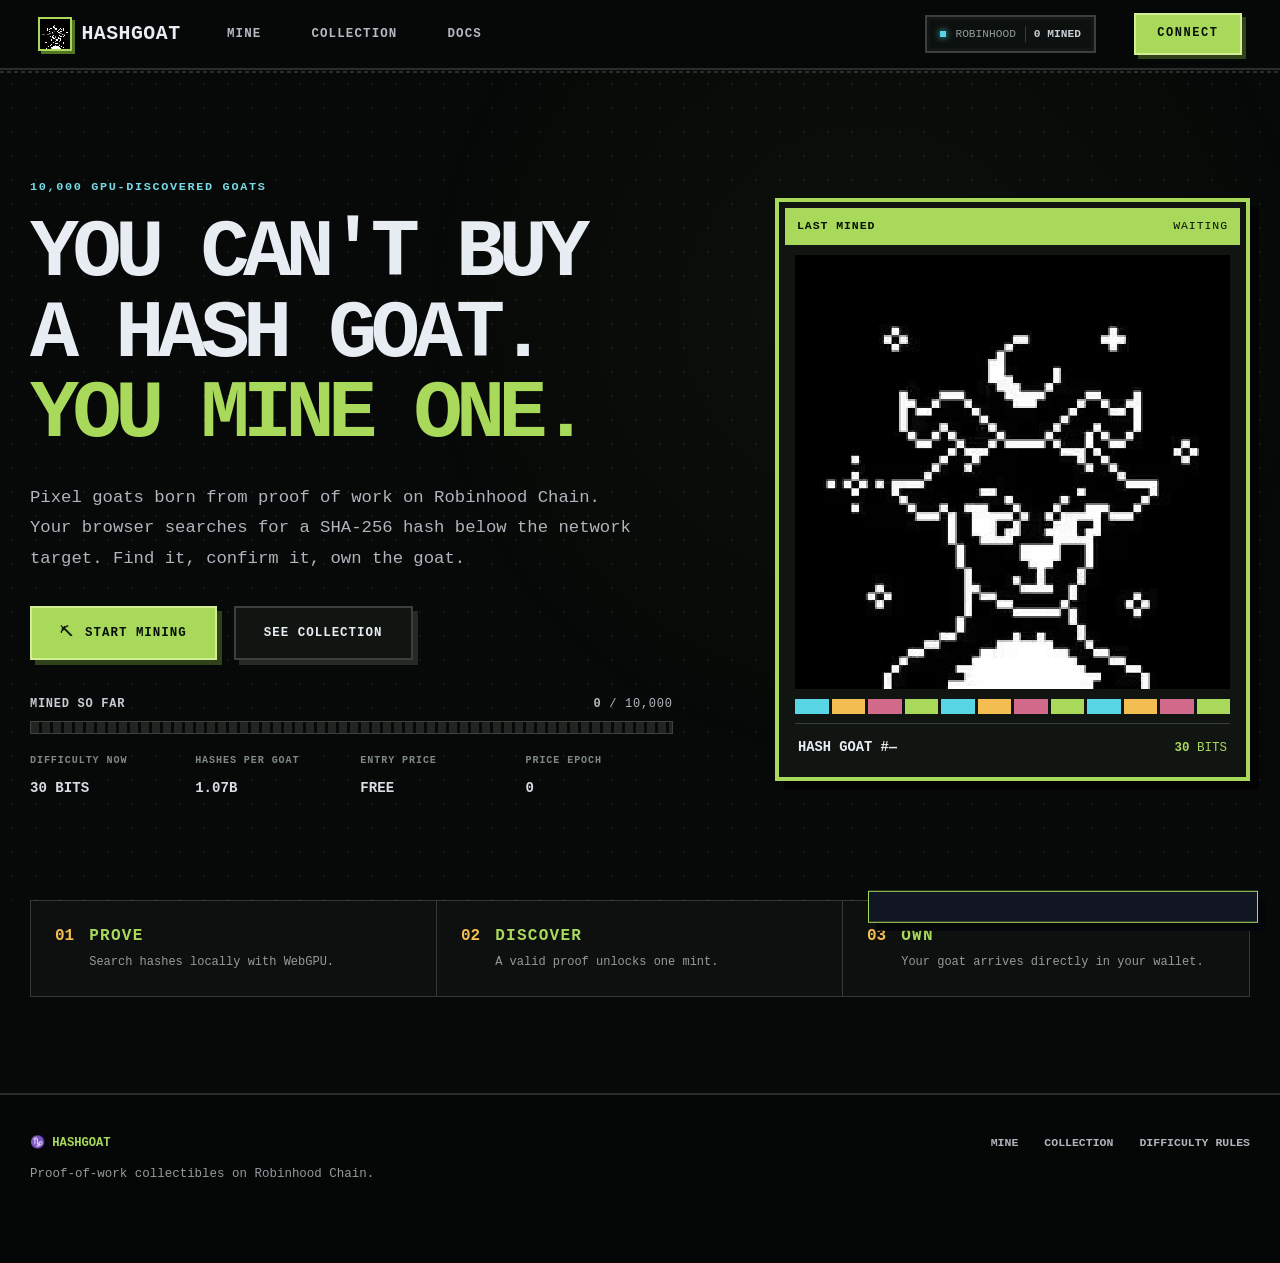
==== index.html @ 2114239b "Add files via upload" ====
<!doctype html>
<html lang="en">
  <head>
    <meta charset="UTF-8" />
    <meta name="viewport" content="width=device-width, initial-scale=1.0" />
    <meta name="theme-color" content="#080a09" />
    <meta name="description" content="Hash Goat — GPU-mined pixel goats on Robinhood Chain." />
    <title>Hash Goat — You Mine One</title>
    <link rel="icon" type="image/svg+xml" href="data:image/svg+xml,%3Csvg xmlns='http://www.w3.org/2000/svg' viewBox='0 0 32 32'%3E%3Crect width='32' height='32' fill='%23080a09'/%3E%3Cpath d='M7 8l5 4h8l5-4-2 8v9H9v-9z' fill='%23a8d95b'/%3E%3Cpath d='M12 17h3v3h-3zm6 0h3v3h-3zm-3 5h3v2h-3z' fill='%2303090d'/%3E%3C/svg%3E" />
    <link rel="stylesheet" href="./style.css?v=20260913-4" />
  </head>
  <body>
    <div class="pixel-grid" aria-hidden="true"></div>
    <header class="site-header">
      <a class="goat-brand" href="./index.html" aria-label="Hash Goat home"><img class="brand-avatar" src="./hash-goat-character.jpeg" alt="" /><strong>HASHGOAT</strong></a>
      <nav class="site-nav" aria-label="Main navigation">
        <a href="./mine.html">MINE</a>
        <a href="./collection.html">COLLECTION</a>
        <a href="./docs.html">DOCS</a>
      </nav>
      <div class="chain-counter"><i></i><span id="headerChain">ROBINHOOD</span><b><span id="headerMined">0</span> MINED</b></div>
      <button class="connect-pixel" id="connectButton" type="button">CONNECT</button>
    </header>

    <main class="landing-main">
      <section class="hero-copy">
        <p class="hero-kicker">10,000 GPU-DISCOVERED GOATS</p>
        <h1>YOU CAN'T BUY<br />A HASH GOAT.<br /><em>YOU MINE ONE.</em></h1>
        <p class="hero-text">Pixel goats born from proof of work on Robinhood Chain. Your browser searches for a SHA-256 hash below the network target. Find it, confirm it, own the goat.</p>
        <div class="hero-actions">
          <a class="pixel-button primary" href="./mine.html"><span>⛏</span> START MINING</a>
          <a class="pixel-button secondary" href="./collection.html">SEE COLLECTION</a>
        </div>
        <div class="supply-progress">
          <div class="progress-label"><strong>MINED SO FAR</strong><span><b id="homeMined">0</b> / 10,000</span></div>
          <div class="pixel-progress"><i id="homeProgress"></i></div>
        </div>
        <div class="hero-stats">
          <div><span>DIFFICULTY NOW</span><strong id="homeDifficulty">30 BITS</strong></div>
          <div><span>HASHES PER GOAT</span><strong id="homeHashes">1.07B</strong></div>
          <div><span>ENTRY PRICE</span><strong id="homePrice">FREE</strong></div>
          <div><span>PRICE EPOCH</span><strong id="homeEpoch">0</strong></div>
        </div>
      </section>

      <aside class="last-card" aria-label="Latest Hash Goat">
        <div class="card-bar"><strong>LAST MINED</strong><span id="lastTime">WAITING</span></div>
        <div class="goat-art-wrap">
          <img id="lastGoatImage" alt="Latest Hash Goat" hidden />
          <img id="goatPlaceholder" src="./hash-goat-character.jpeg" alt="Hash Goat pixel character" />
        </div>
        <div class="trait-ticks" aria-hidden="true"><i></i><i></i><i></i><i></i><i></i><i></i><i></i><i></i><i></i><i></i><i></i><i></i></div>
        <div class="last-meta"><strong id="lastGoatName">HASH GOAT #—</strong><span><b id="lastBits">30</b> BITS</span></div>
      </aside>
    </main>

    <section class="rule-strip">
      <article><span>01</span><strong>PROVE</strong><p>Search hashes locally with WebGPU.</p></article>
      <article><span>02</span><strong>DISCOVER</strong><p>A valid proof unlocks one mint.</p></article>
      <article><span>03</span><strong>OWN</strong><p>Your goat arrives directly in your wallet.</p></article>
    </section>

    <footer class="site-footer"><div><strong>♑ HASHGOAT</strong><p>Proof-of-work collectibles on Robinhood Chain.</p></div><div><a href="./mine.html">MINE</a><a href="./collection.html">COLLECTION</a><a href="./docs.html">DIFFICULTY RULES</a></div></footer>

    <div class="toast" id="toast" role="status" aria-live="polite"></div>
    <script src="./config.js"></script>
    <script type="module" src="./wallet-appkit.js"></script>
    <script type="module" src="./home.js?v=20260913-4"></script>
  </body>
</html>
---- style.css ----
:root {
  color-scheme: dark;
  --bg: #070908;
  --panel: #101410;
  --panel-2: #171d18;
  --ink: #e8edf4;
  --muted: #949b9d;
  --line: #343a38;
  --purple: #a8d95b;
  --purple-dark: #547526;
  --gold: #f3bd52;
  --green: #a8d95b;
  --red: #ef4444;
  --shadow: 8px 8px 0 #05060a;
}

* { box-sizing: border-box; }
[hidden] { display: none !important; }

html { scroll-behavior: smooth; }

body {
  margin: 0;
  min-width: 320px;
  background: var(--bg);
  color: var(--ink);
  font-family: "Courier New", ui-monospace, monospace;
  font-size: 16px;
  line-height: 1.45;
}

button, a { font: inherit; }
button { color: inherit; }

.noise {
  position: fixed;
  inset: 0;
  pointer-events: none;
  opacity: .16;
  z-index: 20;
  background-image: repeating-linear-gradient(0deg, transparent 0 3px, rgba(255,255,255,.025) 3px 4px);
}

.topbar {
  min-height: 76px;
  padding: 0 clamp(20px, 4vw, 68px);
  border-bottom: 2px solid var(--line);
  display: grid;
  grid-template-columns: 1fr auto 1fr;
  align-items: center;
  gap: 24px;
  position: sticky;
  top: 0;
  z-index: 10;
  background: rgba(9, 11, 18, .94);
  backdrop-filter: blur(12px);
}

.brand {
  color: var(--ink);
  text-decoration: none;
  display: inline-flex;
  align-items: center;
  gap: 11px;
  font-weight: 900;
  letter-spacing: .07em;
}

.brand-mark {
  width: 34px;
  height: 34px;
  display: grid;
  place-items: center;
  color: #090b12;
  background: var(--purple);
  box-shadow: 4px 4px 0 var(--purple-dark);
  font-size: 23px;
}

.brand-avatar {
  width: 34px;
  height: 34px;
  flex: 0 0 auto;
  display: block;
  border: 2px solid var(--purple);
  background: #050705;
  box-shadow: 3px 3px 0 var(--purple-dark);
  object-fit: cover;
  image-rendering: pixelated;
}

nav { display: flex; gap: 32px; }
nav a { color: var(--muted); text-decoration: none; font-size: .88rem; font-weight: 700; }
nav a:hover, nav a:focus-visible { color: var(--purple); }

.wallet-button, .mine-button {
  border: 0;
  cursor: pointer;
  font-weight: 900;
  letter-spacing: .045em;
  background: var(--purple);
  color: #090b12;
  box-shadow: 5px 5px 0 var(--purple-dark);
  transition: transform .12s ease, box-shadow .12s ease;
}
.wallet-button { justify-self: end; padding: 12px 18px; }
.wallet-button:hover, .mine-button:hover { transform: translate(2px, 2px); box-shadow: 3px 3px 0 var(--purple-dark); }
.wallet-button:disabled, .mine-button:disabled { cursor: not-allowed; filter: grayscale(.8); opacity: .55; }

main { width: min(1180px, calc(100% - 36px)); margin: 0 auto; }

.ticker {
  min-height: 54px;
  display: flex;
  align-items: center;
  justify-content: space-between;
  gap: 24px;
  color: var(--muted);
  border-bottom: 1px solid var(--line);
  font-size: .84rem;
  letter-spacing: .045em;
}
.ticker strong { color: var(--ink); }
.activation-note { margin: 18px 0 0; padding: 12px 14px; border: 1px solid rgba(39,224,193,.22); background: rgba(39,224,193,.06); color: var(--muted); font-size: .78rem; letter-spacing: .04em; }
.status-dot { display: inline-block; width: 8px; height: 8px; margin-right: 9px; background: var(--green); box-shadow: 0 0 12px var(--green); }

.miner-shell {
  margin: 34px 0 24px;
  border: 2px solid var(--purple);
  box-shadow: var(--shadow);
  background: var(--panel);
}

.section-label {
  min-height: 36px;
  padding: 0 14px;
  display: flex;
  align-items: center;
  justify-content: space-between;
  background: var(--purple);
  color: #090b12;
  font-size: .82rem;
  font-weight: 900;
  letter-spacing: .06em;
}

.miner-grid {
  display: grid;
  grid-template-columns: minmax(280px, .8fr) minmax(420px, 1.6fr);
  gap: 22px;
  padding: 22px;
}

.portrait-panel { border: 1px solid var(--line); background: #0a0e16; padding: 12px; }
.portrait-frame { border: 6px solid #252d3a; outline: 2px solid var(--purple); aspect-ratio: 1; overflow: hidden; background: #090b12; }
.portrait-frame svg { display: block; width: 100%; height: 100%; }
.portrait-frame.searching svg { animation: signal 1.1s steps(2, end) infinite; }
@keyframes signal { 50% { filter: hue-rotate(28deg) brightness(1.08); transform: translateX(1px); } }

.portrait-caption { display: flex; justify-content: space-between; gap: 12px; padding-top: 13px; font-size: .78rem; color: var(--muted); }
.portrait-caption strong { color: var(--gold); }

.console-panel { min-width: 0; display: flex; flex-direction: column; gap: 23px; }
.label-row { display: flex; justify-content: space-between; gap: 16px; margin-bottom: 9px; color: var(--muted); font-size: .78rem; font-weight: 700; }
.label-row span:last-child { color: var(--gold); }

.bit-meter, .target-meter { display: grid; grid-template-columns: repeat(40, 1fr); gap: 2px; min-height: 13px; }
.bit-meter i, .target-meter i { display: block; background: #283040; min-width: 2px; }
.bit-meter i.on { background: var(--gold); box-shadow: 0 0 6px rgba(214,181,69,.35); }
.target-meter i.on { background: var(--purple); }

code {
  display: block;
  margin-top: 10px;
  color: #b6c0d1;
  white-space: nowrap;
  overflow: hidden;
  text-overflow: ellipsis;
  font-size: .78rem;
}

.metrics {
  display: grid;
  grid-template-columns: repeat(4, 1fr);
  border-block: 1px solid var(--line);
}
.metrics div { padding: 18px 14px; border-right: 1px solid var(--line); }
.metrics div:last-child { border-right: 0; }
.metrics span, .micro-label { display: block; margin-bottom: 8px; color: var(--muted); font-size: .7rem; font-weight: 700; letter-spacing: .055em; }
.metrics strong { display: block; color: var(--green); font-size: clamp(.9rem, 1.6vw, 1.12rem); white-space: nowrap; }

.machine-row { display: grid; grid-template-columns: auto minmax(130px, 1fr) auto auto; gap: 20px; align-items: end; }
.gpu-pill { display: inline-block; padding: 8px 18px; background: var(--purple); color: #090b12; }
.gpu-name strong { display: block; max-width: 260px; overflow: hidden; white-space: nowrap; text-overflow: ellipsis; color: #cbd5e1; font-size: .87rem; }
.mode-buttons { display: flex; border: 1px solid var(--line); background: #090d15; }
.mode-button { border: 0; padding: 8px 10px; cursor: pointer; background: transparent; color: var(--muted); font-size: .7rem; font-weight: 900; }
.mode-button + .mode-button { border-left: 1px solid var(--line); }
.mode-button.active { background: var(--gold); color: #090b12; }
.mode-button:focus-visible { outline: 2px solid var(--purple); outline-offset: 2px; }
.mine-button { min-width: 156px; padding: 15px 20px; }
.mine-button.stop { color: white; background: #9f2938; box-shadow: 5px 5px 0 #551720; }

.terminal-log { margin-top: auto; min-height: 47px; padding: 12px 14px; border-left: 3px solid var(--purple); background: #090d15; color: #aab4c4; font-size: .78rem; }
.terminal-log span { color: var(--purple); font-weight: 900; }

.stats-strip {
  display: grid;
  grid-template-columns: repeat(4, 1fr);
  margin: 36px 0 86px;
  border: 1px solid var(--line);
  background: var(--panel);
}
.stats-strip div { padding: 20px; border-right: 1px solid var(--line); }
.stats-strip div:last-child { border-right: 0; }
.stats-strip span { display: block; margin-bottom: 7px; color: var(--muted); font-size: .72rem; }
.stats-strip strong { color: var(--gold); font-size: .95rem; }

.protocol { display: grid; grid-template-columns: 1.2fr 1fr; gap: 72px; padding: 0 0 100px; align-items: start; }
.eyebrow { color: var(--purple); font-weight: 900; letter-spacing: .1em; font-size: .78rem; }
h1 { margin: 16px 0 0; font-family: Arial Black, Impact, sans-serif; font-size: clamp(2.4rem, 6vw, 5.3rem); line-height: .96; letter-spacing: -.05em; }
h1 span { color: transparent; -webkit-text-stroke: 2px var(--purple); }
.protocol-copy { padding-top: 36px; color: #b3bdcc; font-family: Arial, sans-serif; font-size: 1.05rem; line-height: 1.75; }

footer { min-height: 84px; padding: 0 clamp(20px, 4vw, 68px); display: flex; align-items: center; justify-content: space-between; gap: 24px; border-top: 1px solid var(--line); color: var(--muted); font-size: .76rem; }

.toast { position: fixed; right: 22px; bottom: 22px; z-index: 30; width: min(390px, calc(100% - 44px)); padding: 15px 17px; border: 1px solid var(--purple); background: #111622; box-shadow: var(--shadow); transform: translateY(140%); transition: transform .2s ease; font-size: .85rem; }
.toast.show { transform: translateY(0); }
.toast.error { border-color: var(--red); }

.docs-main { padding: 72px 0 110px; }
.docs-heading { max-width: 780px; padding-bottom: 64px; border-bottom: 1px solid var(--line); }
.docs-heading h1 { margin-top: 14px; }
.docs-intro { max-width: 650px; margin: 28px 0 0; color: #b3bdcc; font-family: Arial, sans-serif; font-size: 1.08rem; line-height: 1.7; }
.docs-layout { display: grid; grid-template-columns: 205px 1fr; gap: 70px; padding-top: 54px; }
.docs-index { position: sticky; top: 112px; align-self: start; display: grid; gap: 13px; font-size: .76rem; }
.docs-index span { color: var(--purple); font-weight: 900; margin-bottom: 7px; }
.docs-index a { color: var(--muted); text-decoration: none; }
.docs-index a:hover { color: var(--ink); }
.docs-content { max-width: 760px; }
.docs-section { padding: 0 0 72px; margin-bottom: 72px; border-bottom: 1px solid var(--line); scroll-margin-top: 110px; }
.docs-section:last-child { border-bottom: 0; }
.docs-number { margin: 0 0 8px; color: var(--gold); font-size: .78rem; font-weight: 900; }
.docs-section h2 { margin: 0 0 18px; font-family: Arial Black, Impact, sans-serif; font-size: clamp(2rem, 4vw, 3.4rem); letter-spacing: -.045em; }
.docs-section p:not(.docs-number) { margin: 0; color: #b3bdcc; font-family: Arial, sans-serif; font-size: 1.04rem; line-height: 1.75; }
.docs-facts { display: grid; grid-template-columns: repeat(4, 1fr); margin-top: 30px; border: 1px solid var(--line); background: var(--panel); }
.docs-facts div { padding: 16px; border-right: 1px solid var(--line); }
.docs-facts div:last-child { border-right: 0; }
.docs-facts span { display: block; color: var(--muted); font-size: .68rem; margin-bottom: 8px; }
.docs-facts strong { color: var(--gold); font-size: .86rem; }
.docs-steps { display: grid; gap: 0; padding: 0; margin: 28px 0 30px; list-style: none; counter-reset: docs-step; }
.docs-steps li { display: grid; grid-template-columns: 110px 1fr; gap: 20px; padding: 17px 0; border-top: 1px solid var(--line); counter-increment: docs-step; }
.docs-steps li::before { content: "0" counter(docs-step); color: var(--purple); font-weight: 900; grid-column: 1; grid-row: 1 / span 2; }
.docs-steps strong { grid-column: 2; color: var(--ink); }
.docs-steps span { grid-column: 2; color: var(--muted); font-family: Arial, sans-serif; }
.docs-callout { display: grid; gap: 7px; margin-top: 24px; padding: 18px 20px; border-left: 3px solid var(--purple); background: rgba(39,224,193,.07); }
.docs-callout strong { color: var(--purple); font-size: .85rem; }
.docs-callout span { color: #b3bdcc; font-family: Arial, sans-serif; }
.docs-callout a { color: var(--purple); }
.code-panel { display: grid; gap: 11px; margin-top: 27px; padding: 20px; border: 1px solid var(--line); background: #070b11; }
.code-panel span { color: var(--muted); font-size: .7rem; }
.code-panel code { margin: 0; color: var(--green); font-size: 1rem; }
.code-panel small { color: var(--muted); font-family: Arial, sans-serif; font-size: .88rem; }
.trait-line { display: flex; flex-wrap: wrap; gap: 9px; margin-top: 26px; }
.trait-line span { padding: 9px 12px; border: 1px solid var(--line); color: var(--gold); font-size: .72rem; }
.docs-section details { border-top: 1px solid var(--line); padding: 19px 0; }
.docs-section summary { cursor: pointer; color: var(--ink); font-weight: 900; }
.docs-section details p { padding-top: 13px; font-size: .96rem !important; }
.docs-contract { justify-self: end; text-decoration: none; padding: 12px 18px; font-size: .82rem; }
.epoch-table-wrap { margin-top: 28px; overflow-x: auto; border: 1px solid var(--line); background: #070b11; }
.epoch-table { width: 100%; border-collapse: collapse; font-size: .86rem; }
.epoch-table th,
.epoch-table td { padding: 13px 16px; border-bottom: 1px solid var(--line); text-align: left; white-space: nowrap; }
.epoch-table thead th { color: #090b12; background: var(--purple); font-size: .72rem; letter-spacing: .06em; }
.epoch-table tbody td:first-child { color: var(--muted); }
.epoch-table tbody td:last-child { color: var(--gold); font-weight: 900; }
.epoch-table tbody tr:hover { background: rgba(39,224,193,.055); }
.epoch-table tfoot th,
.epoch-table tfoot td { border-bottom: 0; color: var(--green); background: rgba(157,255,0,.06); font-weight: 900; }

/* Staking terminal */
.stake-page {
  background:
    radial-gradient(circle at 50% 0, rgba(39,224,193,.08), transparent 34rem),
    var(--bg);
}

.stake-main { padding-bottom: 92px; }

.stake-page .ticker { margin-bottom: 22px; }
.status-dot.paused { background: var(--gold); box-shadow: 0 0 12px rgba(255,176,0,.7); }

.reward-rail {
  display: flex;
  flex-wrap: wrap;
  justify-content: center;
  gap: 8px;
  margin-bottom: 24px;
}
.reward-rail span {
  padding: 8px 12px;
  border: 1px solid var(--line);
  background: #0c111a;
  color: var(--muted);
  font-size: .75rem;
  font-weight: 900;
}
.reward-rail span:first-child,
.reward-rail span:nth-child(3),
.reward-rail span:nth-child(6) { color: var(--green); border-color: rgba(157,255,0,.28); }

.staking-shell,
.rewards-shell {
  border: 2px solid var(--purple);
  background: linear-gradient(145deg, rgba(21,27,40,.97), rgba(9,13,21,.98));
  box-shadow: var(--shadow);
}

.stake-summary {
  display: grid;
  grid-template-columns: repeat(4, 1fr);
  border-bottom: 1px solid var(--line);
}
.stake-summary div { padding: 20px; border-right: 1px solid var(--line); }
.stake-summary div:last-child { border-right: 0; }
.stake-summary span,
.selected-counter span {
  display: block;
  margin-bottom: 7px;
  color: var(--muted);
  font-size: .72rem;
  font-weight: 700;
  letter-spacing: .06em;
}
.stake-summary strong { color: var(--gold); font-size: 1.08rem; }
.staking-shell > .activation-note { margin: 18px 20px 0; }

.stake-workspace {
  display: grid;
  grid-template-columns: minmax(0, 1fr) 230px minmax(0, 1fr);
  gap: 16px;
  padding: 20px;
  align-items: stretch;
}

.asset-panel {
  min-width: 0;
  min-height: 360px;
  padding: 18px;
  border: 1px solid var(--line);
  background: rgba(5,8,13,.72);
}
.panel-heading,
.rewards-heading {
  display: flex;
  align-items: center;
  justify-content: space-between;
  gap: 18px;
}
.panel-kicker {
  display: block;
  color: var(--purple);
  font-size: .7rem;
  font-weight: 900;
  letter-spacing: .1em;
}
.stake-page .panel-heading h1 {
  margin: 5px 0 0;
  font-size: clamp(1.6rem, 3vw, 2.45rem);
  line-height: 1;
  letter-spacing: -.035em;
}

.text-button,
.action-button,
.mini-claim {
  border: 1px solid var(--line);
  cursor: pointer;
  background: #111824;
  color: var(--ink);
  font-weight: 900;
  letter-spacing: .035em;
}
.text-button { padding: 8px 10px; color: var(--purple); font-size: .7rem; }
.text-button:hover:not(:disabled),
.mini-claim:hover:not(:disabled) { border-color: var(--purple); }
.text-button.danger { color: #ff7a86; }

.broker-grid {
  display: grid;
  gap: 10px;
  max-height: 430px;
  margin-top: 18px;
  overflow-y: auto;
  scrollbar-color: var(--purple-dark) #090d15;
}
.broker-card {
  display: grid;
  grid-template-columns: auto 42px 1fr;
  align-items: center;
  gap: 11px;
  padding: 11px;
  border: 1px solid var(--line);
  background: #0e1420;
  cursor: pointer;
  transition: border-color .15s ease, background .15s ease, transform .15s ease;
}
.broker-card:hover { border-color: rgba(39,224,193,.55); transform: translateY(-1px); }
.broker-card.selected { border-color: var(--purple); background: rgba(39,224,193,.08); }
.broker-card input { accent-color: var(--purple); width: 17px; height: 17px; }
.broker-card-icon {
  width: 42px;
  height: 42px;
  display: grid;
  place-items: center;
  background: var(--purple);
  color: #06100f;
  font-size: 1.35rem;
  font-weight: 900;
  box-shadow: 3px 3px 0 var(--purple-dark);
}
.broker-card-copy { min-width: 0; }
.broker-card-copy strong,
.broker-card-copy small { display: block; overflow: hidden; text-overflow: ellipsis; white-space: nowrap; }
.broker-card-copy strong { font-size: .82rem; }
.broker-card-copy small { margin-top: 4px; color: var(--muted); font-size: .65rem; }
.empty-state { margin: 0; padding: 42px 18px; border: 1px dashed var(--line); color: var(--muted); text-align: center; font-family: Arial, sans-serif; }

.stake-actions {
  display: flex;
  flex-direction: column;
  justify-content: center;
  gap: 12px;
  padding: 18px;
  border: 1px solid var(--line);
  background: #080c13;
}
.selected-counter {
  display: flex;
  justify-content: space-between;
  align-items: end;
  padding: 12px 0;
  border-bottom: 1px solid var(--line);
}
.selected-counter span { margin: 0; }
.selected-counter strong { color: var(--gold); font-size: 1.4rem; }
.action-button { min-height: 46px; padding: 12px 15px; background: var(--purple); color: #06100f; border-color: var(--purple); box-shadow: 4px 4px 0 var(--purple-dark); }
.action-button.secondary { background: #161e2b; color: var(--ink); border-color: #364154; box-shadow: none; }
.action-button:hover:not(:disabled) { transform: translate(1px, 1px); box-shadow: 2px 2px 0 var(--purple-dark); }
.action-button:disabled,
.text-button:disabled,
.mini-claim:disabled { cursor: not-allowed; opacity: .38; filter: grayscale(.8); }
.action-divider { height: 1px; margin: 5px 0; background: var(--line); }
.staking-shell > .terminal-log { margin: 0 20px 20px; }

.rewards-shell { margin-top: 30px; padding: 22px; border-color: var(--line); }
.rewards-heading { margin-bottom: 20px; }
.rewards-heading .eyebrow { margin: 0 0 7px; }
.rewards-heading h2 { margin: 0; font-family: Arial Black, Impact, sans-serif; font-size: clamp(1.75rem, 4vw, 3rem); letter-spacing: -.04em; }
.claim-button { min-width: 154px; }
.reward-grid { display: grid; grid-template-columns: repeat(4, minmax(0, 1fr)); gap: 12px; }
.reward-card {
  position: relative;
  min-width: 0;
  padding: 16px;
  border: 1px solid var(--line);
  border-top: 3px solid var(--token-color);
  background: #0a0f17;
  overflow: hidden;
}
.reward-card::after {
  content: "";
  position: absolute;
  width: 82px;
  height: 82px;
  right: -35px;
  top: -35px;
  background: var(--token-color);
  opacity: .06;
  transform: rotate(45deg);
}
.reward-card-header { display: flex; justify-content: space-between; gap: 8px; align-items: center; }
.reward-card-header strong { color: var(--token-color); font-size: .9rem; }
.reward-card-header span { color: var(--muted); font-size: .62rem; }
.reward-card-header .pool-active { color: var(--green); }
.reward-amount { margin: 22px 0 5px; color: var(--ink); font-size: 1.45rem; font-weight: 900; overflow-wrap: anywhere; }
.reward-rate,
.reward-reserve { margin: 6px 0; color: var(--muted); font-size: .64rem; }
.mini-claim { width: 100%; margin-top: 14px; padding: 9px 10px; font-size: .7rem; }
.pool-note { margin: 18px 0 0; color: var(--muted); font-family: Arial, sans-serif; font-size: .88rem; line-height: 1.55; }

.staking-rules { display: grid; grid-template-columns: repeat(3, 1fr); gap: 14px; margin-top: 30px; }
.staking-rules article { padding: 22px; border: 1px solid var(--line); background: var(--panel); }
.staking-rules article > span { color: var(--gold); font-size: .75rem; font-weight: 900; }
.staking-rules h3 { margin: 14px 0 8px; color: var(--purple); font-size: 1rem; }
.staking-rules p { margin: 0; color: var(--muted); font-family: Arial, sans-serif; line-height: 1.55; }

@media (max-width: 860px) {
  .topbar { grid-template-columns: 1fr auto; min-height: 68px; }
  nav { display: none; }
  .miner-grid { grid-template-columns: 1fr; }
  .portrait-panel { max-width: 430px; width: 100%; margin: 0 auto; }
  .metrics { grid-template-columns: repeat(2, 1fr); }
  .metrics div:nth-child(2) { border-right: 0; }
  .metrics div:nth-child(-n+2) { border-bottom: 1px solid var(--line); }
  .stats-strip { grid-template-columns: repeat(2, 1fr); }
  .stats-strip div:nth-child(2) { border-right: 0; }
  .stats-strip div:nth-child(-n+2) { border-bottom: 1px solid var(--line); }
  .protocol { grid-template-columns: 1fr; gap: 20px; }
  .protocol-copy { padding-top: 0; }
  .docs-layout { grid-template-columns: 1fr; gap: 34px; }
  .docs-index { position: static; grid-template-columns: repeat(3, 1fr); gap: 12px; }
  .docs-index span { grid-column: 1 / -1; }
  .stake-summary { grid-template-columns: repeat(2, 1fr); }
  .stake-summary div:nth-child(2) { border-right: 0; }
  .stake-summary div:nth-child(-n+2) { border-bottom: 1px solid var(--line); }
  .stake-workspace { grid-template-columns: 1fr; }
  .stake-actions { order: 2; display: grid; grid-template-columns: repeat(2, 1fr); }
  .stake-actions .action-divider { grid-column: 1 / -1; }
  .asset-panel:last-child { order: 3; }
  .reward-grid { grid-template-columns: repeat(2, minmax(0, 1fr)); }
}

@media (max-width: 560px) {
  body { font-size: 15px; }
  main { width: min(100% - 20px, 1180px); }
  .topbar { padding: 0 12px; gap: 10px; }
  .brand { font-size: .88rem; }
  .brand-mark { width: 30px; height: 30px; }
  .wallet-button { padding: 10px 11px; font-size: .72rem; }
  .ticker { overflow-x: auto; white-space: nowrap; font-size: .72rem; }
  .miner-shell { margin-top: 18px; box-shadow: 4px 4px 0 #05060a; }
  .miner-grid { padding: 12px; gap: 16px; }
  .metrics div { padding: 14px 10px; }
  .machine-row { grid-template-columns: 1fr 1fr; gap: 15px; }
  .gpu-name { text-align: right; }
  .mine-button { grid-column: 1 / -1; width: 100%; }
  .stats-strip { margin-bottom: 60px; }
  .stats-strip div { padding: 14px 10px; }
  footer { flex-direction: column; justify-content: center; text-align: center; }
  .docs-main { padding-top: 42px; }
  .docs-heading { padding-bottom: 42px; }
  .docs-facts { grid-template-columns: repeat(2, 1fr); }
  .docs-facts div:nth-child(2) { border-right: 0; }
  .docs-facts div:nth-child(-n+2) { border-bottom: 1px solid var(--line); }
  .docs-index { grid-template-columns: repeat(2, 1fr); }
  .docs-steps li { grid-template-columns: 60px 1fr; gap: 10px; }
  .stake-main { padding-bottom: 58px; }
  .stake-page .ticker { margin-bottom: 14px; }
  .reward-rail { justify-content: flex-start; flex-wrap: nowrap; overflow-x: auto; padding-bottom: 5px; }
  .reward-rail span { flex: 0 0 auto; }
  .stake-summary div { padding: 15px 12px; }
  .staking-shell > .activation-note { margin: 12px 12px 0; }
  .stake-workspace { padding: 12px; gap: 12px; }
  .asset-panel { min-height: 280px; padding: 14px; }
  .stake-actions { grid-template-columns: 1fr; padding: 14px; }
  .stake-actions .action-divider { grid-column: auto; }
  .staking-shell > .terminal-log { margin: 0 12px 12px; }
  .rewards-shell { padding: 15px; }
  .rewards-heading { align-items: flex-end; }
  .claim-button { min-width: 118px; }
  .reward-grid { grid-template-columns: 1fr; }
  .staking-rules { grid-template-columns: 1fr; }
}

@media (prefers-reduced-motion: reduce) {
  html { scroll-behavior: auto; }
  *, *::before, *::after { animation-duration: .01ms !important; transition-duration: .01ms !important; }
}

/* Hash Goat public site */
.pixel-grid {
  position: fixed;
  inset: 0;
  z-index: -1;
  pointer-events: none;
  background:
    radial-gradient(circle at 68% 35%, rgba(168,217,91,.055), transparent 31rem),
    radial-gradient(circle, rgba(255,255,255,.09) 1px, transparent 1px);
  background-size: auto, 24px 24px;
  opacity: .75;
}

.site-header {
  min-height: 70px;
  padding: 0 clamp(22px, 3vw, 46px);
  display: grid;
  grid-template-columns: auto 1fr auto auto;
  align-items: center;
  gap: clamp(18px, 3vw, 42px);
  border-bottom: 2px solid #292d2b;
  background: rgba(7,9,8,.96);
  position: sticky;
  top: 0;
  z-index: 20;
}
.site-header::after,
.topbar::after {
  content: "";
  position: absolute;
  left: 0;
  right: 0;
  bottom: -5px;
  height: 2px;
  background: repeating-linear-gradient(90deg,#3b403e 0 4px,transparent 4px 7px);
  opacity: .65;
}
.goat-brand,
.site-nav a,
.site-footer a { text-decoration: none; }
.goat-brand { display: inline-flex; align-items: center; gap: 9px; color: var(--ink); font-size: 1.24rem; letter-spacing: .025em; }
.goat-logo { width: 31px; height: 31px; display: grid; place-items: center; background: var(--purple); color: #071006; box-shadow: 3px 3px 0 var(--purple-dark); font-size: 1.28rem; font-weight: 900; }
.site-nav { display: flex; align-items: center; gap: clamp(18px, 3vw, 34px); }
.site-nav a { padding: 7px 8px; color: #b5bac2; font-size: .78rem; font-weight: 900; letter-spacing: .09em; }
.site-nav a:hover,
.site-nav a.active { color: #071006; background: var(--purple); }
.chain-counter { min-height: 38px; padding: 0 13px; display: flex; align-items: center; gap: 9px; border: 2px solid #3a403e; box-shadow: inset 0 0 0 3px #121614; color: #929a9c; background: #0c100e; font-size: .7rem; white-space: nowrap; }
.chain-counter i { width: 6px; height: 6px; display: block; background: #58d5e5; box-shadow: 0 0 7px #58d5e5; }
.chain-counter b { padding-left: 8px; border-left: 1px solid #343a38; color: #c9cfd7; }
.connect-pixel { min-height: 42px; padding: 0 21px; display: grid; place-items: center; border: 2px solid #d4ef93; background: var(--purple); color: #071006; box-shadow: 4px 4px 0 #304219; cursor: pointer; font-size: .75rem; font-weight: 900; letter-spacing: .13em; text-decoration: none; }
.connect-pixel:hover { transform: translate(2px,2px); box-shadow: 2px 2px 0 #304219; }

.landing-main { width: min(1290px,calc(100% - 60px)); min-height: calc(100vh - 70px); margin: 0 auto; padding: clamp(64px,9vh,116px) 0 72px; display: grid; grid-template-columns: 1.15fr .85fr; gap: clamp(58px,8vw,118px); align-items: center; }
.hero-copy { min-width: 0; }
.hero-kicker { margin: 0 0 18px; color: #79d9e7; font-size: .74rem; font-weight: 900; letter-spacing: .14em; }
.hero-copy h1,
.page-heading h1 { margin: 0; color: var(--ink); font-family: "Courier New",monospace; font-weight: 900; text-transform: uppercase; letter-spacing: -.08em; line-height: .98; }
.hero-copy h1 { font-size: clamp(3.15rem,6.4vw,6.25rem); }
.hero-copy h1 em,
.page-heading h1 em { color: var(--purple); font-style: normal; }
.hero-text { max-width: 610px; margin: 28px 0 0; color: #aeb5bc; font-size: clamp(.92rem,1.35vw,1.08rem); line-height: 1.75; }
.hero-actions { display: flex; flex-wrap: wrap; gap: 17px; margin-top: 32px; }
.pixel-button { min-height: 54px; padding: 0 28px; display: inline-flex; align-items: center; justify-content: center; gap: 12px; border: 2px solid #3b403e; color: var(--ink); text-decoration: none; cursor: pointer; font-weight: 900; font-size: .78rem; letter-spacing: .08em; }
.pixel-button.primary { color: #071006; border-color: #d1ed91; background: var(--purple); box-shadow: 5px 5px 0 #304219; }
.pixel-button.secondary { background: #111512; box-shadow: 5px 5px 0 #252a27; }
.pixel-button:hover { transform: translate(2px,2px); box-shadow: 2px 2px 0 #252a27; }
.supply-progress { margin-top: 36px; }
.progress-label { margin-bottom: 8px; display: flex; justify-content: space-between; gap: 20px; color: #c7cdd4; font-size: .75rem; letter-spacing: .06em; }
.progress-label span { color: #b4bac1; }
.pixel-progress { height: 13px; padding: 2px; border: 1px solid #3c433f; background: repeating-linear-gradient(90deg,#202522 0 8px,#070908 8px 11px); }
.pixel-progress i { width: 0; height: 100%; display: block; background: repeating-linear-gradient(90deg,var(--purple) 0 8px,#070908 8px 11px); transition: width .4s ease; }
.hero-stats { display: grid; grid-template-columns: repeat(4,1fr); gap: 18px; margin-top: 20px; }
.hero-stats div { min-width: 0; }
.hero-stats span { display: block; margin-bottom: 8px; color: #7f8888; font-size: .63rem; font-weight: 900; letter-spacing: .09em; }
.hero-stats strong { color: #d9dee4; font-size: .88rem; white-space: nowrap; }

.last-card { width: min(100%,490px); justify-self: end; border: 4px solid var(--purple); padding: 6px; background: #111512; box-shadow: 9px 9px 0 #020302; }
.card-bar { min-height: 37px; padding: 0 12px; display: flex; align-items: center; justify-content: space-between; color: #071006; background: var(--purple); font-size: .72rem; letter-spacing: .08em; }
.goat-art-wrap { aspect-ratio: 1; margin: 10px; overflow: hidden; background: #26322a; }
.goat-art-wrap img,
.goat-art-wrap svg { display: block; width: 100%; height: 100%; object-fit: cover; image-rendering: pixelated; }
.trait-ticks { height: 15px; margin: 0 10px 9px; display: grid; grid-template-columns: repeat(12,1fr); gap: 3px; }
.trait-ticks i:nth-child(4n+1) { background:#58d5e5; }.trait-ticks i:nth-child(4n+2) { background:#f3bd52; }.trait-ticks i:nth-child(4n+3) { background:#d26a8c; }.trait-ticks i:nth-child(4n) { background:#a8d95b; }
.last-meta { min-height: 48px; margin: 0 10px; padding: 0 3px; display: flex; justify-content: space-between; align-items: center; border-top: 1px solid #38403b; }
.last-meta strong { font-size: .86rem; }
.last-meta span { color: var(--purple); font-size: .78rem; }
.rule-strip { width: min(1290px,calc(100% - 60px)); margin: 0 auto 96px; display: grid; grid-template-columns: repeat(3,1fr); border: 1px solid #333936; background:#0d100e; }
.rule-strip article { padding: 24px; display:grid; grid-template-columns:auto 1fr; gap:6px 15px; border-right:1px solid #333936; }
.rule-strip article:last-child { border-right:0; }.rule-strip span { grid-row:1/3; color:var(--gold); font-weight:900; }.rule-strip strong { color:var(--purple); letter-spacing:.08em; }.rule-strip p { margin:0; color:var(--muted); font-size:.75rem; }
.site-footer { min-height: 170px; padding: 40px max(30px,calc((100% - 1290px)/2)); display:flex; justify-content:space-between; align-items:flex-start; gap:40px; border-top:2px solid #292d2b; background:#050706; }
.site-footer strong { color:var(--purple); }.site-footer p { max-width:390px; color:var(--muted); font-size:.78rem; }.site-footer > div:last-child { display:flex; flex-wrap:wrap; gap:26px; }.site-footer a { color:#aeb5bc; font-size:.72rem; font-weight:900; }

/* Existing mining terminal restyled to match the landing page. */
.topbar { min-height:70px; background:rgba(7,9,8,.96); border-bottom-color:#292d2b; }
.topbar .brand-mark { background:var(--purple); color:#071006; box-shadow:3px 3px 0 var(--purple-dark); }
.topbar nav a.active { color:#071006; background:var(--purple); padding:7px 8px; }
.wallet-button,.mine-button { background:var(--purple); color:#071006; box-shadow:5px 5px 0 #304219; }
.miner-shell { border:4px solid var(--purple); padding:5px; background:#0d110e; box-shadow:9px 9px 0 #020302; }
.section-label { background:var(--purple); }
.portrait-frame { border-color:#303831; outline-color:var(--purple); }
.gpu-pill { background:var(--purple); }

/* Collection */
.collection-main,.docs-page { width:min(1290px,calc(100% - 60px)); margin:0 auto; padding:86px 0 110px; }
.page-heading { max-width:790px; }
.page-heading > p { margin:0 0 14px; color:#79d9e7; font-size:.72rem; font-weight:900; letter-spacing:.16em; }
.page-heading h1 { font-size:clamp(3rem,6vw,5.8rem); }
.page-heading > span { display:block; max-width:650px; margin-top:24px; color:#aab2b7; line-height:1.7; }
.collection-toolbar { min-height:52px; margin:55px 0 22px; padding:0 16px; display:flex; align-items:center; justify-content:space-between; border-block:1px solid #333936; background:#0d100e; color:#c8ced3; font-size:.74rem; }
.collection-toolbar div { display:flex; align-items:center; gap:10px; }.collection-toolbar i { width:7px; height:7px; background:var(--purple); box-shadow:0 0 8px var(--purple); }
.goat-grid { display:grid; grid-template-columns:repeat(4,minmax(0,1fr)); gap:18px; }
.goat-card { min-width:0; border:2px solid #343a38; padding:7px; background:#0d110e; transition:transform .15s ease,border-color .15s ease; }
.goat-card:hover { transform:translateY(-3px); border-color:var(--purple); }
.goat-card > img,.preview-goat,.card-loader { width:100%; aspect-ratio:1; display:grid; place-items:center; object-fit:cover; image-rendering:pixelated; background:#222b25; }
.goat-card > div:last-child { padding:13px 7px 7px; display:flex; justify-content:space-between; gap:10px; align-items:center; }
.goat-card strong { overflow:hidden; text-overflow:ellipsis; white-space:nowrap; font-size:.75rem; }.goat-card div:last-child span { color:var(--muted); font-size:.58rem; white-space:nowrap; }
.preview-goat span { color:var(--purple); font-size:clamp(4rem,8vw,7rem); text-shadow:6px 6px 0 #111; }.tone-1{background:#313228}.tone-2{background:#243136}.tone-3{background:#382a31}.tone-4{background:#332f23}.tone-5{background:#282a38}
.card-loader { background:repeating-linear-gradient(135deg,#171c18 0 12px,#101411 12px 24px); animation:loader 1s steps(2,end) infinite; }@keyframes loader{50%{filter:brightness(1.35)}}
.load-more { margin:35px auto 0; }

/* Docs */
.docs-grid { display:grid; grid-template-columns:190px 1fr; gap:80px; margin-top:75px; }
.docs-grid > aside { position:sticky; top:110px; align-self:start; display:grid; gap:15px; }
.docs-grid > aside a { color:var(--muted); text-decoration:none; font-size:.69rem; font-weight:900; }.docs-grid > aside a:hover { color:var(--purple); }
.doc-section { padding:0 0 70px; margin:0 0 70px; border-bottom:1px solid #333936; scroll-margin-top:105px; }.doc-section:last-child{border:0}.doc-section>span{color:var(--gold);font-size:.72rem;font-weight:900}.doc-section h2{margin:8px 0 20px;font-size:clamp(2rem,4vw,3.7rem);letter-spacing:-.06em}.doc-section>p{max-width:790px;color:#adb5ba;line-height:1.75}.doc-section code{display:inline;margin:0;color:var(--purple);font-size:inherit}.fact-row,.difficulty-rules{display:grid;grid-template-columns:repeat(3,1fr);margin-top:28px;border:1px solid #343a38}.difficulty-rules{grid-template-columns:repeat(4,1fr)}.fact-row div,.difficulty-rules div{padding:18px;border-right:1px solid #343a38}.fact-row div:last-child,.difficulty-rules div:last-child{border:0}.fact-row small,.difficulty-rules small{display:block;margin-bottom:8px;color:var(--muted);font-size:.63rem}.fact-row strong,.difficulty-rules strong{color:var(--purple);font-size:.82rem}.doc-note{margin-top:20px!important;padding:17px;border-left:3px solid var(--gold);background:rgba(243,189,82,.06)}.price-samples{margin-top:28px;display:grid;gap:1px;background:#343a38;border:1px solid #343a38}.price-samples div{padding:15px 18px;display:flex;justify-content:space-between;gap:20px;background:#0d110e}.price-samples span{color:var(--muted)}.price-samples strong{color:var(--gold)}

@media(max-width:980px){
  .site-header{grid-template-columns:auto 1fr auto}.site-nav{display:none}.chain-counter{justify-self:end}.landing-main{grid-template-columns:1fr;gap:55px}.last-card{justify-self:center;width:min(100%,560px)}.hero-copy{max-width:800px}.goat-grid{grid-template-columns:repeat(3,minmax(0,1fr))}.docs-grid{grid-template-columns:1fr;gap:35px}.docs-grid>aside{position:static;display:flex;flex-wrap:wrap}.difficulty-rules{grid-template-columns:repeat(2,1fr)}.difficulty-rules div:nth-child(2){border-right:0}.difficulty-rules div:nth-child(-n+2){border-bottom:1px solid #343a38}
}
@media(max-width:680px){
  .site-header{min-height:64px;padding:0 12px;gap:10px}.goat-brand{font-size:.92rem}.goat-logo,.brand-avatar{width:29px;height:29px}.chain-counter{display:none}.connect-pixel{min-height:38px;padding:0 13px;font-size:.64rem}.landing-main,.collection-main,.docs-page,.rule-strip{width:min(100% - 24px,1290px)}.landing-main{padding:55px 0}.hero-copy h1{font-size:clamp(2.65rem,14vw,4.5rem)}.hero-text{font-size:.9rem}.hero-actions{display:grid}.pixel-button{width:100%}.hero-stats{grid-template-columns:repeat(2,1fr);gap:20px 12px}.last-card{border-width:3px;box-shadow:5px 5px 0 #020302}.rule-strip{grid-template-columns:1fr}.rule-strip article{border-right:0;border-bottom:1px solid #333936}.rule-strip article:last-child{border-bottom:0}.site-footer{padding:35px 18px;flex-direction:column}.goat-grid{grid-template-columns:repeat(2,minmax(0,1fr));gap:10px}.collection-main,.docs-page{padding-top:55px}.page-heading h1{font-size:clamp(2.5rem,13vw,4.2rem)}.fact-row{grid-template-columns:1fr}.fact-row div{border-right:0;border-bottom:1px solid #343a38}.fact-row div:last-child{border-bottom:0}.docs-grid>aside{display:none}
}

/* Hash Goat Proof Forge — a standalone mining interface. */
.forge-shell {
  position: relative;
  margin: 34px 0 28px;
  padding: 0;
  background: transparent;
}
.forge-shell::before {
  content: "";
  position: absolute;
  inset: 46px 0 auto;
  height: 1px;
  background: linear-gradient(90deg, transparent, #a8d95b 15%, #a8d95b 85%, transparent);
  opacity: .45;
}
.forge-header {
  min-height: 58px;
  padding: 0 18px;
  display: flex;
  align-items: center;
  justify-content: space-between;
  gap: 20px;
  border: 1px solid #364036;
  border-left: 7px solid var(--gold);
  background: linear-gradient(90deg,#171d16,#0b0e0b 65%);
}
.forge-header div:first-child { display: grid; gap: 3px; }
.forge-header small { color: #7f8b82; font-size: .62rem; font-weight: 900; letter-spacing: .18em; }
.forge-header strong { color: #e7ece8; font-size: .88rem; letter-spacing: .08em; }
.forge-state { display: inline-flex; align-items: center; gap: 10px; color: var(--gold); font-size: .76rem; font-weight: 900; letter-spacing: .1em; }
.forge-state i { width: 10px; height: 10px; border: 2px solid var(--gold); transform: rotate(45deg); box-shadow: 0 0 12px rgba(243,189,82,.45); }
.forge-grid { display: grid; grid-template-columns: minmax(210px,.72fr) minmax(390px,1.55fr) minmax(205px,.68fr); gap: 12px; padding-top: 12px; }
.forge-avatar,
.forge-workspace,
.forge-controls { min-width: 0; border: 1px solid #303831; background: #0c100d; }
.forge-avatar { padding: 11px; align-self: start; }
.goat-viewport { position: relative; aspect-ratio: 1; overflow: hidden; background: #000; border-bottom: 5px solid var(--purple); }
.goat-viewport img { display: block; width: 100%; height: 100%; object-fit: cover; image-rendering: pixelated; filter: contrast(1.08) brightness(.94); }
.goat-viewport::after { content:""; position:absolute; inset:0; pointer-events:none; background:repeating-linear-gradient(0deg,transparent 0 5px,rgba(168,217,91,.06) 5px 6px); }
.scanner { position: absolute; z-index: 2; left: 0; right: 0; top: -4px; height: 3px; background: var(--gold); box-shadow: 0 0 15px var(--gold); opacity: .65; }
.goat-viewport.searching .scanner { animation: forge-scan 1.35s linear infinite; }
.goat-viewport.searching img { animation: forge-pulse .8s steps(2,end) infinite; }
@keyframes forge-scan { to { transform: translateY(245px); } }
@keyframes forge-pulse { 50% { filter: contrast(1.25) brightness(1.08) sepia(.12); } }
.corner { position:absolute; z-index:3; width:24px; height:24px; border-color:var(--gold); }
.corner-a { left:8px; top:8px; border-left:2px solid; border-top:2px solid; }
.corner-b { right:8px; bottom:8px; border-right:2px solid; border-bottom:2px solid; }
.goat-signal { padding: 14px 3px 4px; display: grid; gap: 6px; }
.goat-signal span { color: #77817a; font-size: .61rem; font-weight: 900; letter-spacing: .12em; }
.goat-signal strong { color: var(--purple); font-size: .96rem; }
.forge-workspace { padding: 18px; display: flex; flex-direction: column; gap: 14px; background: radial-gradient(circle at 30% 0,rgba(168,217,91,.055),transparent 40%),#0a0d0b; }
.forge-title { display:flex; justify-content:space-between; gap:16px; padding-bottom:13px; border-bottom:1px dashed #3a433b; }
.forge-title span { color:var(--purple); font-size:.76rem; font-weight:900; letter-spacing:.12em; }
.forge-title small { color:#68716b; font-size:.6rem; }
.proof-display { padding: 17px; border-left: 6px solid var(--purple); background: #121812; }
.target-display { padding: 13px 17px; border-left: 6px solid #465046; background: #0e120f; }
.proof-heading { display:flex; justify-content:space-between; gap:18px; color:#7f8982; font-size:.66rem; font-weight:900; letter-spacing:.08em; }
.proof-heading strong { color:var(--gold); }
.proof-display code { margin: 13px 0 14px; color:#eff4ef; font-size:.76rem; }
.forge-meter { min-height: 18px; gap: 3px; }
.forge-meter i { background:#222923; transform:skewX(-12deg); }
.forge-meter i.on { background:var(--gold); box-shadow:none; }
.forge-target { min-height: 7px; margin-top:10px; gap:3px; }
.forge-target i { background:#202620; transform:skewX(-12deg); }
.forge-target i.on { background:var(--purple); }
.forge-metrics { display:grid; grid-template-columns:repeat(2,minmax(0,1fr)); gap:8px; }
.forge-metrics div { min-width:0; padding:13px 14px; border-top:2px solid #3c473d; background:#111511; }
.forge-metrics span { display:block; margin-bottom:7px; color:#717a73; font-size:.59rem; font-weight:900; letter-spacing:.09em; }
.forge-metrics strong { display:block; overflow:hidden; color:#e4e9e4; font-size:1rem; text-overflow:ellipsis; white-space:nowrap; }
.forge-log { margin-top:auto; min-height:46px; padding:13px 14px; border:1px dashed #3b443c; color:#98a19a; background:#070907; font-size:.71rem; }
.forge-log span { margin-right:8px; color:var(--purple); }
.forge-controls { padding: 14px; display:flex; flex-direction:column; gap:12px; background:#151915; }
.control-title { display:flex; align-items:center; justify-content:space-between; padding-bottom:12px; border-bottom:1px solid #394039; color:#dce2dd; font-size:.7rem; font-weight:900; letter-spacing:.08em; }
.control-title b { padding:3px 6px; color:#080a08; background:var(--gold); }
.control-card { padding:12px; border:1px solid #333b34; background:#0c100d; }
.control-card span,
.power-selector > span { display:block; margin-bottom:7px; color:#6f7871; font-size:.58rem; font-weight:900; letter-spacing:.1em; }
.control-card strong { display:block; overflow:hidden; color:var(--purple); font-size:.78rem; text-overflow:ellipsis; white-space:nowrap; }
.forge-controls .gpu-name strong { max-width:none; color:#dfe5df; }
.power-selector { padding:12px; border:1px solid #333b34; background:#0c100d; }
.forge-controls .mode-buttons { display:grid; grid-template-columns:1fr 1fr; border-color:#3a433b; background:#070907; }
.forge-controls .mode-button { min-height:38px; }
.forge-controls .mode-button.active { background:var(--purple); color:#071006; }
.forge-button { width:100%; min-height:58px; margin-top:2px; background:var(--gold); color:#0b0d0b; box-shadow:none; clip-path:polygon(0 0,calc(100% - 12px) 0,100% 12px,100% 100%,12px 100%,0 calc(100% - 12px)); }
.forge-button:hover { transform:none; box-shadow:inset 0 0 0 3px rgba(0,0,0,.2); }
.forge-controls p { margin:auto 2px 0; color:#737c75; font-family:Arial,sans-serif; font-size:.72rem; line-height:1.55; }

@media(max-width:980px){
  .forge-grid { grid-template-columns:minmax(190px,.68fr) minmax(380px,1.32fr); }
  .forge-controls { grid-column:1 / -1; display:grid; grid-template-columns:1fr 1.4fr 1fr 1fr; align-items:end; }
  .control-title { grid-column:1 / -1; }
  .forge-controls p { display:none; }
}
@media(max-width:720px){
  .forge-grid { grid-template-columns:1fr; }
  .forge-avatar { width:min(100%,360px); justify-self:center; }
  .forge-controls { grid-column:auto; display:flex; }
  .forge-title { display:grid; }
  .forge-header { padding:0 12px; }
  .forge-metrics { grid-template-columns:1fr 1fr; }
  .forge-shell::before { display:none; }
}
@media(max-width:430px){
  .forge-workspace { padding:12px; }
  .proof-display,.target-display { padding:12px; }
  .proof-heading { display:grid; gap:5px; }
  .forge-meter,.forge-target { gap:2px; }
  .forge-metrics { grid-template-columns:1fr; }
}
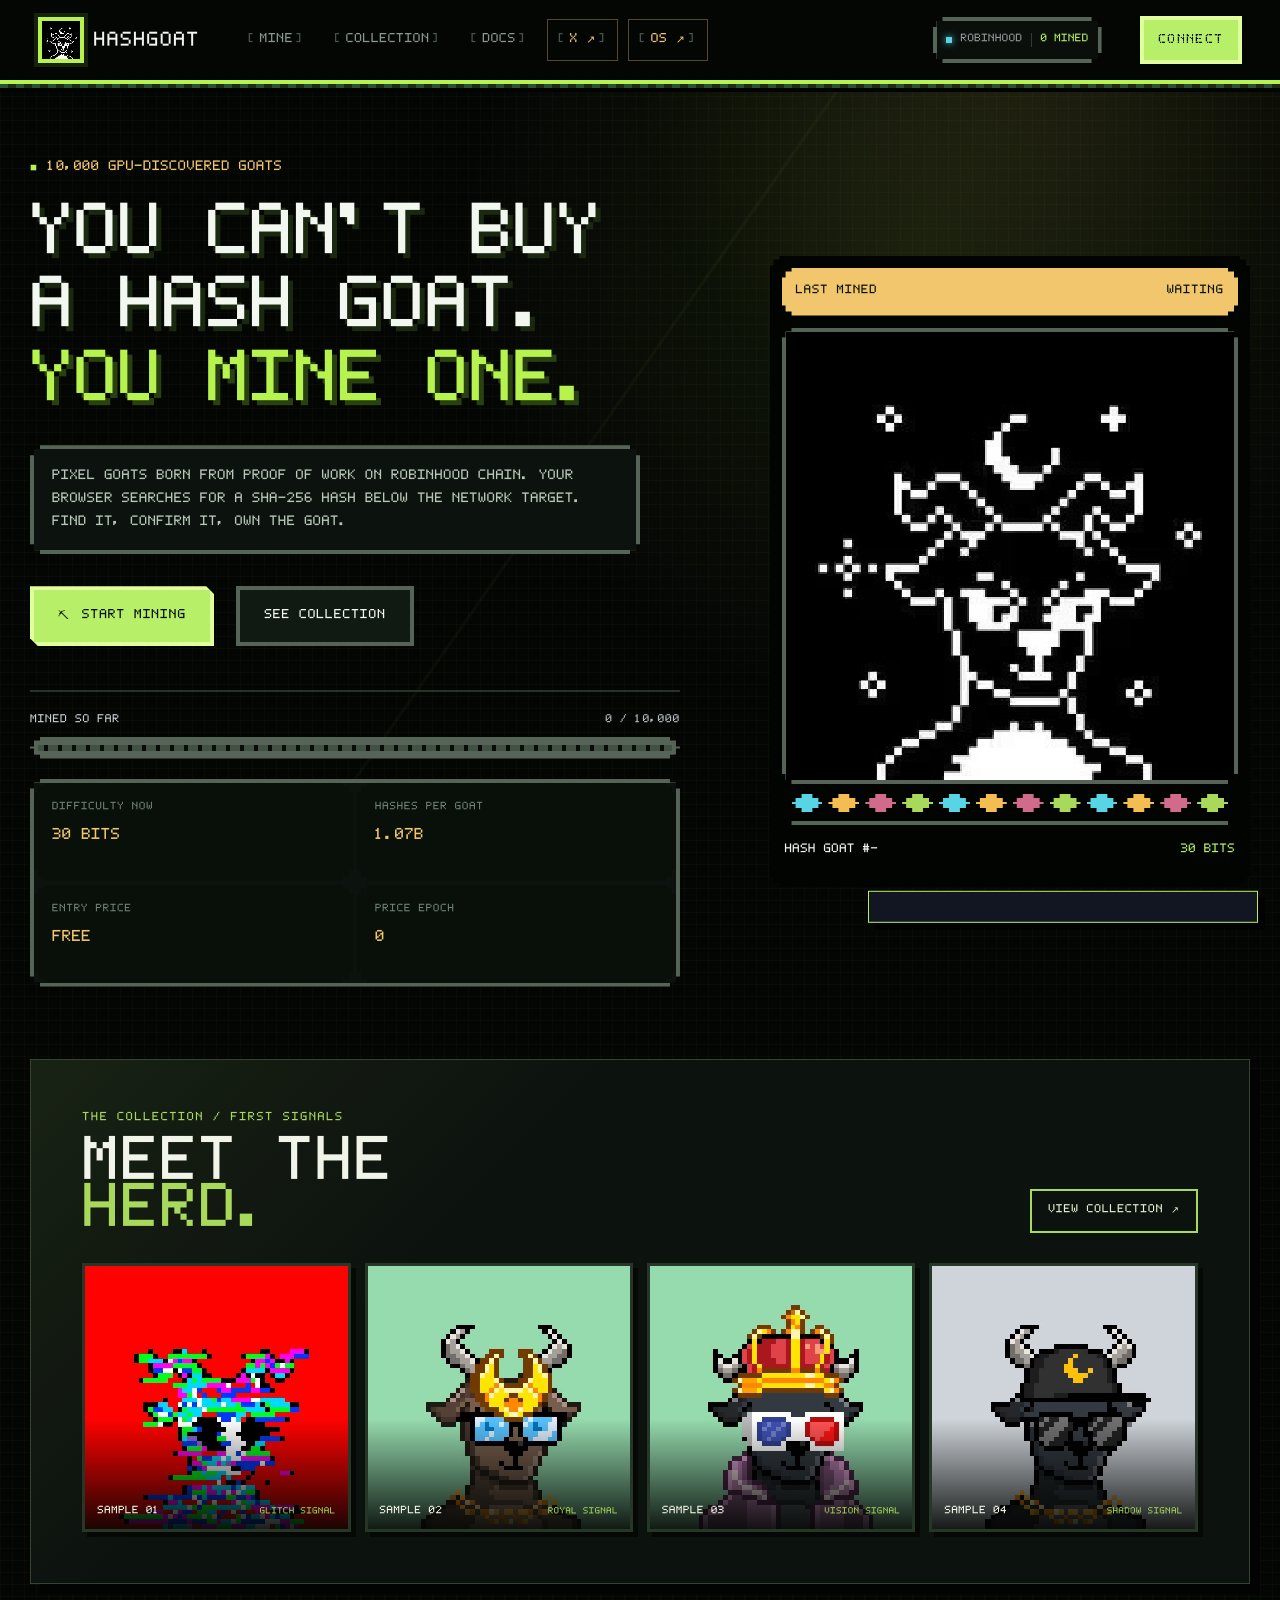
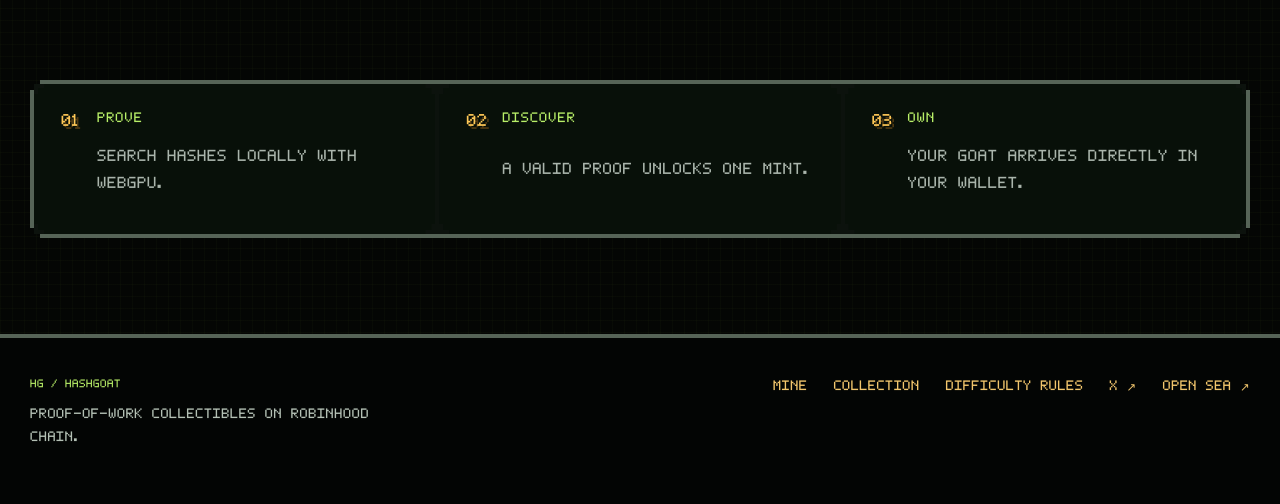
==== commit 60dd80ba: "Add files via upload" ====
--- a/index.html
+++ b/index.html
@@ -7,7 +7,8 @@
     <meta name="description" content="Hash Goat — GPU-mined pixel goats on Robinhood Chain." />
     <title>Hash Goat — You Mine One</title>
     <link rel="icon" type="image/svg+xml" href="data:image/svg+xml,%3Csvg xmlns='http://www.w3.org/2000/svg' viewBox='0 0 32 32'%3E%3Crect width='32' height='32' fill='%23080a09'/%3E%3Cpath d='M7 8l5 4h8l5-4-2 8v9H9v-9z' fill='%23a8d95b'/%3E%3Cpath d='M12 17h3v3h-3zm6 0h3v3h-3zm-3 5h3v2h-3z' fill='%2303090d'/%3E%3C/svg%3E" />
-    <link rel="stylesheet" href="./style.css?v=20260913-4" />
+    <link rel="preload" href="./pixel-goat.woff?v=4" as="font" type="font/woff" crossorigin />
+    <link rel="stylesheet" href="./style.css?v=20260914-herd" />
   </head>
   <body>
     <div class="pixel-grid" aria-hidden="true"></div>
@@ -17,6 +18,8 @@
         <a href="./mine.html">MINE</a>
         <a href="./collection.html">COLLECTION</a>
         <a href="./docs.html">DOCS</a>
+        <a class="social-link" data-social="x" href="https://x.com/" target="_blank" rel="noreferrer">X ↗</a>
+        <a class="social-link" data-social="opensea" href="https://opensea.io/" target="_blank" rel="noreferrer">OS ↗</a>
       </nav>
       <div class="chain-counter"><i></i><span id="headerChain">ROBINHOOD</span><b><span id="headerMined">0</span> MINED</b></div>
       <button class="connect-pixel" id="connectButton" type="button">CONNECT</button>
@@ -54,16 +57,45 @@
       </aside>
     </main>
 
+    <section class="herd-preview" aria-labelledby="herdPreviewTitle">
+      <div class="herd-preview-heading">
+        <div>
+          <span class="herd-eyebrow">THE COLLECTION / FIRST SIGNALS</span>
+          <h2 id="herdPreviewTitle">MEET THE<br /><em>HERD.</em></h2>
+        </div>
+        <a class="herd-link" href="./collection.html">VIEW COLLECTION ↗</a>
+      </div>
+      <div class="herd-gallery">
+        <a class="herd-frame" href="./collection.html">
+          <img src="./hash-goat-herd-01.jpeg" alt="Hash Goat pixel artwork with a red glitch background" loading="lazy" />
+          <span><b>SAMPLE 01</b><small>GLITCH SIGNAL</small></span>
+        </a>
+        <a class="herd-frame" href="./collection.html">
+          <img src="./hash-goat-herd-02.jpeg" alt="Hash Goat pixel artwork with a crown and blue glasses" loading="lazy" />
+          <span><b>SAMPLE 02</b><small>ROYAL SIGNAL</small></span>
+        </a>
+        <a class="herd-frame" href="./collection.html">
+          <img src="./hash-goat-herd-03.jpeg" alt="Hash Goat pixel artwork with a crown and 3D glasses" loading="lazy" />
+          <span><b>SAMPLE 03</b><small>VISION SIGNAL</small></span>
+        </a>
+        <a class="herd-frame" href="./collection.html">
+          <img src="./hash-goat-herd-04.jpeg" alt="Hash Goat pixel artwork in a black cap" loading="lazy" />
+          <span><b>SAMPLE 04</b><small>SHADOW SIGNAL</small></span>
+        </a>
+      </div>
+    </section>
+
     <section class="rule-strip">
       <article><span>01</span><strong>PROVE</strong><p>Search hashes locally with WebGPU.</p></article>
       <article><span>02</span><strong>DISCOVER</strong><p>A valid proof unlocks one mint.</p></article>
       <article><span>03</span><strong>OWN</strong><p>Your goat arrives directly in your wallet.</p></article>
     </section>
 
-    <footer class="site-footer"><div><strong>♑ HASHGOAT</strong><p>Proof-of-work collectibles on Robinhood Chain.</p></div><div><a href="./mine.html">MINE</a><a href="./collection.html">COLLECTION</a><a href="./docs.html">DIFFICULTY RULES</a></div></footer>
+    <footer class="site-footer"><div><strong>HG / HASHGOAT</strong><p>Proof-of-work collectibles on Robinhood Chain.</p></div><div><a href="./mine.html">MINE</a><a href="./collection.html">COLLECTION</a><a href="./docs.html">DIFFICULTY RULES</a><a data-social="x" href="https://x.com/" target="_blank" rel="noreferrer">X ↗</a><a data-social="opensea" href="https://opensea.io/" target="_blank" rel="noreferrer">OPEN SEA ↗</a></div></footer>
 
     <div class="toast" id="toast" role="status" aria-live="polite"></div>
     <script src="./config.js"></script>
+    <script src="./social-links.js"></script>
     <script type="module" src="./wallet-appkit.js"></script>
     <script type="module" src="./home.js?v=20260913-4"></script>
   </body>
--- a/style.css
+++ b/style.css
@@ -809,3 +809,1469 @@
   .forge-meter,.forge-target { gap:2px; }
   .forge-metrics { grid-template-columns:1fr; }
 }
+
+/* 2026-09 professional pixel pass */
+:root {
+  --bg: #050806;
+  --panel: #0d130e;
+  --panel-2: #131b14;
+  --ink: #f2f7ef;
+  --muted: #9da99f;
+  --line: #364339;
+  --purple: #b5f05c;
+  --purple-dark: #4e7426;
+  --gold: #ffc857;
+  --cyan: #5ee4e9;
+  --shadow: 7px 7px 0 #010201;
+}
+
+body {
+  background:
+    radial-gradient(circle at 84% 8%, rgba(181,240,92,.075), transparent 27rem),
+    radial-gradient(circle at 4% 62%, rgba(94,228,233,.035), transparent 30rem),
+    var(--bg);
+}
+
+.pixel-grid {
+  opacity: .55;
+  background-size: 18px 18px, 18px 18px, 100% 6px;
+}
+
+.site-header,
+.topbar {
+  min-height: 78px;
+  border-bottom: 3px solid #222c24;
+  background: rgba(5,8,6,.94);
+  box-shadow: 0 7px 0 rgba(0,0,0,.42);
+}
+
+.goat-brand,
+.brand { letter-spacing: .12em; }
+
+.brand-avatar {
+  width: 42px;
+  height: 42px;
+  border: 3px solid var(--purple);
+  box-shadow: 4px 4px 0 #253b16;
+}
+
+.site-nav a,
+.topbar nav a {
+  position: relative;
+  min-height: 36px;
+  display: inline-flex;
+  align-items: center;
+  font-size: .78rem;
+  letter-spacing: .12em;
+}
+
+.site-nav a::before,
+.topbar nav a::before { content: "["; margin-right: 3px; color: #465249; }
+.site-nav a::after,
+.topbar nav a::after { content: "]"; margin-left: 3px; color: #465249; }
+.site-nav a:hover,
+.site-nav a.active,
+.topbar nav a:hover,
+.topbar nav a.active { color: var(--purple); background: transparent; }
+.site-nav a:hover::before,
+.site-nav a:hover::after,
+.site-nav a.active::before,
+.site-nav a.active::after,
+.topbar nav a:hover::before,
+.topbar nav a:hover::after,
+.topbar nav a.active::before,
+.topbar nav a.active::after { color: var(--purple); }
+
+.connect-pixel,
+.wallet-button,
+.pixel-button.primary,
+.mine-button {
+  border: 2px solid #d9ff9b;
+  box-shadow: 5px 5px 0 #38551c, inset 0 0 0 2px rgba(5,8,6,.18);
+  clip-path: polygon(0 0, calc(100% - 8px) 0, 100% 8px, 100% 100%, 8px 100%, 0 calc(100% - 8px));
+}
+
+.landing-main {
+  min-height: calc(100svh - 78px);
+  padding-top: clamp(54px,8vh,96px);
+  gap: clamp(48px,7vw,104px);
+}
+
+.hero-kicker,
+.page-heading > p,
+.eyebrow { color: var(--cyan); }
+
+.hero-kicker::before { content: "■"; margin-right: 10px; color: var(--purple); }
+
+.hero-copy h1 {
+  max-width: 780px;
+  font-size: clamp(3.1rem,6.15vw,6rem);
+  letter-spacing: -.095em;
+  text-shadow: 4px 4px 0 #131b15;
+}
+
+.hero-copy h1 em {
+  display: inline-block;
+  text-shadow: 4px 4px 0 #263a17;
+}
+
+.hero-text {
+  padding-left: 18px;
+  border-left: 4px solid var(--cyan);
+  color: #c0cac1;
+}
+
+.hero-stats {
+  gap: 0;
+  border: 2px solid #344238;
+  background: rgba(13,19,14,.86);
+  box-shadow: 5px 5px 0 #010201;
+}
+.hero-stats div { padding: 16px; border-right: 1px solid #344238; }
+.hero-stats div:last-child { border-right: 0; }
+.hero-stats span { min-height: 2.4em; margin-bottom: 7px; color: #87938a; }
+.hero-stats strong { color: var(--purple); font-size: .96rem; }
+
+.pixel-progress { height: 18px; border: 2px solid #536157; box-shadow: 4px 4px 0 #010201; }
+
+.last-card {
+  position: relative;
+  border: 0;
+  padding: 12px;
+  background: #121913;
+  box-shadow: 0 0 0 3px var(--purple), 9px 9px 0 #010201;
+}
+.last-card::before,
+.last-card::after { content: ""; position: absolute; width: 18px; height: 18px; background: var(--gold); }
+.last-card::before { top: -3px; left: -3px; }
+.last-card::after { right: -3px; bottom: -3px; }
+.card-bar { min-height: 43px; padding: 0 14px; }
+.goat-art-wrap { margin: 12px 0 10px; border: 2px solid #303b32; }
+.last-meta { margin: 0; min-height: 54px; }
+
+.rule-strip {
+  border: 2px solid #344238;
+  box-shadow: var(--shadow);
+}
+.rule-strip article { min-height: 126px; padding: 27px; }
+.rule-strip span { color: var(--gold); font-size: 1.08rem; }
+.rule-strip strong { font-size: .9rem; }
+.rule-strip p { color: #aab5ac; font-size: .8rem; line-height: 1.55; }
+
+.ticker { color: #aeb8b0; }
+.ticker strong { color: var(--purple); }
+
+.forge-shell { margin-top: 28px; }
+.forge-header {
+  min-height: 66px;
+  border: 2px solid #3c4a3f;
+  border-left: 10px solid var(--gold);
+  box-shadow: 6px 6px 0 #010201;
+}
+.forge-header strong { font-size: .94rem; }
+.forge-grid { gap: 16px; padding-top: 18px; }
+.forge-avatar,
+.forge-workspace,
+.forge-controls {
+  border: 2px solid #354239;
+  box-shadow: 5px 5px 0 #010201;
+}
+.forge-avatar { padding: 14px; }
+.goat-viewport { border: 2px solid #435046; border-bottom: 7px solid var(--purple); }
+.forge-workspace { padding: 22px; gap: 17px; }
+.forge-title { padding-bottom: 16px; }
+.forge-title span { font-size: .82rem; }
+.forge-title small { font-size: .67rem; }
+.proof-display,
+.target-display { border-top: 1px solid #2d382f; border-right: 1px solid #2d382f; border-bottom: 1px solid #2d382f; }
+.proof-heading { font-size: .72rem; }
+.proof-display code { font-size: .82rem; }
+.forge-metrics { gap: 10px; }
+.forge-metrics div { min-height: 74px; padding: 15px; border: 1px solid #334037; border-top: 4px solid #526356; }
+.forge-metrics span { font-size: .64rem; }
+.forge-metrics strong { color: var(--purple); font-size: 1.08rem; }
+.forge-log { border: 1px solid #425046; border-left: 5px solid var(--cyan); font-size: .78rem; line-height: 1.55; }
+.forge-controls { padding: 17px; }
+.control-card,
+.power-selector { border: 1px solid #414f44; }
+.control-card span,
+.power-selector > span { font-size: .64rem; }
+.control-card strong { font-size: .84rem; }
+.forge-button { min-height: 62px; border-color: #ffe39e; background: var(--gold); box-shadow: 5px 5px 0 #70501d; }
+
+.stats-strip { border: 2px solid #364339; box-shadow: var(--shadow); }
+.stats-strip div { min-height: 90px; }
+.stats-strip span { font-size: .74rem; }
+.stats-strip strong { color: var(--purple); font-size: 1rem; }
+
+.protocol-copy { color: #c0cac1; }
+
+.goat-grid { gap: 22px; }
+.goat-card {
+  position: relative;
+  border: 2px solid #3b493e;
+  padding: 10px;
+  box-shadow: 5px 5px 0 #010201;
+}
+.goat-card::after { content: ""; position: absolute; right: -2px; top: -2px; width: 9px; height: 9px; background: var(--cyan); }
+.goat-card:hover { transform: translate(-2px,-2px); box-shadow: 8px 8px 0 #010201; }
+.preview-goat { position: relative; overflow: hidden; }
+.preview-goat img { width: 100%; height: 100%; object-fit: cover; image-rendering: pixelated; opacity: .58; filter: grayscale(.85) contrast(1.2); }
+.preview-goat::after { content: ""; position: absolute; inset: 0; background: repeating-linear-gradient(0deg, transparent 0 5px, rgba(181,240,92,.08) 5px 6px); }
+.preview-goat > span {
+  position: absolute;
+  z-index: 2;
+  left: 10px;
+  bottom: 10px;
+  padding: 5px 7px;
+  color: #081006;
+  background: var(--purple);
+  text-shadow: none;
+  font-size: .62rem;
+  font-weight: 900;
+  letter-spacing: .08em;
+}
+.collection-toolbar { border: 2px solid #344238; box-shadow: 5px 5px 0 #010201; }
+
+.doc-section h2 { color: var(--ink); }
+.doc-section > p { color: #c0cac1; font-size: 1rem; }
+.fact-row,
+.difficulty-rules,
+.price-samples { box-shadow: 5px 5px 0 #010201; }
+
+@media (max-width: 980px) {
+  .site-header,
+  .topbar { padding-inline: 18px; }
+  .landing-main { min-height: auto; }
+  .hero-copy { max-width: none; }
+  .last-card { justify-self: center; }
+}
+
+@media (max-width: 680px) {
+  body { padding-bottom: 66px; }
+  .site-header,
+  .topbar { min-height: 66px; padding: 0 12px; grid-template-columns: 1fr auto; }
+  .brand-avatar { width: 36px; height: 36px; }
+  .goat-brand,
+  .brand { font-size: .88rem; letter-spacing: .08em; }
+  .connect-pixel,
+  .wallet-button { min-height: 40px; padding: 0 12px; font-size: .62rem; }
+  .site-nav,
+  .topbar nav {
+    position: fixed;
+    z-index: 50;
+    left: 0;
+    right: 0;
+    bottom: 0;
+    min-height: 60px;
+    display: grid;
+    grid-template-columns: repeat(3,1fr);
+    gap: 0;
+    padding: 0;
+    border-top: 2px solid #465548;
+    background: rgba(5,8,6,.98);
+    box-shadow: 0 -6px 0 rgba(0,0,0,.42);
+  }
+  .topbar nav { grid-template-columns: repeat(4,1fr); }
+  .site-nav a,
+  .topbar nav a { justify-content: center; min-width: 0; padding: 0 4px; font-size: .58rem; }
+  .site-nav a::before,
+  .site-nav a::after,
+  .topbar nav a::before,
+  .topbar nav a::after { display: none; }
+  .site-nav a.active,
+  .topbar nav a.active { color: #081006; background: var(--purple); }
+  .landing-main { padding: 46px 0 56px; gap: 46px; }
+  .hero-kicker { font-size: .68rem; line-height: 1.5; }
+  .hero-copy h1 { font-size: clamp(2.65rem,13.4vw,4rem); line-height: 1.01; }
+  .hero-text { margin-top: 24px; padding-left: 14px; font-size: 1rem; line-height: 1.65; }
+  .hero-actions { gap: 13px; }
+  .hero-stats { grid-template-columns: 1fr 1fr; }
+  .hero-stats div { min-height: 83px; border-bottom: 1px solid #344238; }
+  .hero-stats div:nth-child(2) { border-right: 0; }
+  .hero-stats div:nth-last-child(-n+2) { border-bottom: 0; }
+  .last-card { width: calc(100% - 6px); }
+  .rule-strip { margin-bottom: 62px; }
+  .rule-strip article { min-height: 106px; }
+  .forge-shell { margin-top: 18px; }
+  .forge-header { min-height: 64px; }
+  .forge-header small { font-size: .58rem; }
+  .forge-header strong { font-size: .76rem; }
+  .forge-avatar { width: 100%; }
+  .forge-workspace { padding: 14px; }
+  .forge-title small { font-size: .62rem; }
+  .proof-heading { font-size: .68rem; }
+  .forge-metrics { grid-template-columns: 1fr 1fr; }
+  .forge-metrics div { min-height: 78px; }
+  .stats-strip { grid-template-columns: 1fr 1fr; margin-bottom: 62px; }
+  .stats-strip div { border-bottom: 1px solid var(--line); }
+  .stats-strip div:nth-child(2) { border-right: 0; }
+  .stats-strip div:nth-last-child(-n+2) { border-bottom: 0; }
+  .protocol { grid-template-columns: 1fr; gap: 22px; padding-bottom: 64px; }
+  .protocol-copy { padding-top: 0; font-size: 1rem; }
+  .site-footer { min-height: 150px; }
+  .collection-main,
+  .docs-page { padding-bottom: 70px; }
+  .goat-grid { gap: 13px; }
+  .goat-card { padding: 6px; box-shadow: 3px 3px 0 #010201; }
+  .goat-card > div:last-child { display: grid; padding: 11px 4px 5px; }
+  .goat-card strong { font-size: .68rem; }
+  .goat-card div:last-child span { font-size: .54rem; }
+}
+
+/* Goat Hunt — a completely different mining composition */
+.hunt-deck {
+  margin: 34px 0 88px;
+  padding: clamp(18px, 3vw, 34px);
+  border: 1px solid #354537;
+  background: linear-gradient(135deg, rgba(22,31,22,.96), rgba(7,10,8,.98) 58%);
+  box-shadow: 12px 12px 0 #020302;
+  position: relative;
+  overflow: hidden;
+}
+.hunt-deck::before {
+  content: "01  02  03  04  05  06  07  08  09  10";
+  position: absolute;
+  top: 12px;
+  right: 24px;
+  color: rgba(184,239,104,.12);
+  font-size: .52rem;
+  letter-spacing: .5em;
+  pointer-events: none;
+}
+.hunt-heading { display:flex; justify-content:space-between; align-items:flex-end; gap:25px; padding-bottom:26px; border-bottom:1px solid #354537; }
+.hunt-overline { color: var(--premium-gold); font-size:.58rem; letter-spacing:.18em; }
+.hunt-heading h1 { margin:8px 0 0; font-family:var(--pixel-font); font-size:clamp(1.8rem,4vw,3.2rem); letter-spacing:.03em; line-height:1.1; }
+.hunt-heading h1 em { color:var(--premium-lime); font-style:normal; }
+.hunt-status { display:grid; grid-template-columns:auto auto; align-items:center; gap:5px 10px; padding:11px 14px; border:1px solid #586b54; background:#0a110b; color:var(--premium-gold); font-size:.65rem; letter-spacing:.12em; }
+.hunt-status i { width:8px; height:8px; grid-row:1 / span 2; background:var(--premium-lime); box-shadow:0 0 12px var(--premium-lime); }
+.hunt-status small { grid-column:2; color:#718074; font-size:.46rem; letter-spacing:.12em; }
+.hunt-layout { display:grid; grid-template-columns:minmax(190px,.72fr) minmax(360px,1.55fr) minmax(210px,.75fr); gap:14px; padding-top:18px; }
+.identity-card, .discovery-core, .mission-card { min-width:0; border:1px solid #3a4b3b; background:#080d09; }
+.identity-card { padding:12px; display:flex; flex-direction:column; }
+.identity-top, .identity-bottom { display:flex; justify-content:space-between; gap:10px; align-items:center; font-size:.52rem; letter-spacing:.11em; }
+.identity-top { padding-bottom:12px; color:#819081; border-bottom:1px dotted #3a4b3b; }
+.identity-top b { color:var(--premium-gold); font-size:.47rem; }
+.identity-art { position:relative; aspect-ratio:1; margin:16px 4px; display:grid; place-items:center; overflow:hidden; background:#19271b; border:1px solid #596d4f; }
+.identity-art::before { content:""; position:absolute; inset:9%; border:1px dashed rgba(242,198,109,.5); transform:rotate(45deg); }
+.identity-art img { width:84%; height:84%; object-fit:cover; image-rendering:pixelated; z-index:1; filter:contrast(1.1) saturate(.9); }
+.orbit { position:absolute; border:1px solid var(--premium-gold); opacity:.7; transform:rotate(-25deg); }
+.orbit-one { width:112%; height:38%; }
+.orbit-two { width:38%; height:112%; transform:rotate(35deg); border-color:var(--premium-lime); }
+.identity-bottom { padding-top:12px; color:#819081; border-top:1px dotted #3a4b3b; }
+.identity-bottom strong { color:var(--premium-lime); white-space:nowrap; }
+.discovery-core { padding:20px; background:radial-gradient(circle at 50% 42%, rgba(184,239,104,.11), transparent 35%),#090f0a; display:flex; flex-direction:column; }
+.core-label, .meter-caption { display:flex; justify-content:space-between; gap:15px; font-size:.58rem; letter-spacing:.13em; }
+.core-label span { color:var(--premium-lime); }
+.core-label small { color:#718074; font-size:.47rem; }
+.core-number { display:flex; justify-content:space-between; align-items:end; gap:15px; margin-top:23px; }
+.core-number span { color:var(--premium-gold); font-size:clamp(1.15rem,2.8vw,2rem); }
+.core-number strong { max-width:180px; color:#859284; text-align:right; font-size:.51rem; line-height:1.5; }
+.core-ring { width:min(260px,70%); aspect-ratio:1; margin:24px auto 20px; display:grid; place-items:center; position:relative; border:1px solid rgba(184,239,104,.45); border-radius:50%; background:radial-gradient(circle, #172519 0 33%, transparent 34%), repeating-conic-gradient(from 10deg, rgba(184,239,104,.8) 0 7deg, transparent 7deg 17deg); box-shadow:0 0 0 9px #0c160d, 0 0 0 10px #334c35, 0 0 55px rgba(184,239,104,.15); animation: core-breathe 2.8s ease-in-out infinite; }
+.core-ring::after { content:""; position:absolute; inset:18%; border:1px solid rgba(242,198,109,.65); border-radius:50%; }
+.core-ring > span { z-index:2; color:#91a190; text-align:center; font-size:.56rem; letter-spacing:.12em; line-height:1.7; }
+.core-ring b { color:var(--premium-lime); }
+.ring-track, .ring-spark { position:absolute; inset:7%; border-radius:50%; border:2px solid transparent; border-top-color:var(--premium-gold); border-right-color:var(--premium-gold); animation:spin-ring 4s linear infinite; }
+.ring-spark { inset:15%; border-width:3px; border-top-color:var(--premium-lime); border-right-color:transparent; animation-direction:reverse; animation-duration:2s; }
+@keyframes spin-ring { to { transform:rotate(360deg); } }
+@keyframes core-breathe { 50% { box-shadow:0 0 0 9px #0c160d, 0 0 0 10px #536d48, 0 0 80px rgba(184,239,104,.28); } }
+.discovery-core code { margin:0; padding:10px 12px; color:#859284; background:#050805; border-left:3px solid var(--premium-gold); font-size:.62rem; }
+.signal-meter { margin-top:20px; }
+.meter-caption { margin-bottom:8px; color:#839080; }
+.meter-caption b { color:var(--premium-gold); }
+.signal-meter .bit-meter, .signal-meter .target-meter { min-height:10px; display:grid; grid-template-columns:repeat(40,1fr); gap:2px; }
+.signal-meter .bit-meter i, .signal-meter .target-meter i { min-width:2px; background:#26352a; transform:none; }
+.signal-meter .bit-meter i.on { background:var(--premium-gold); box-shadow:0 0 5px rgba(242,198,109,.5); }
+.signal-meter .target-meter { margin-top:3px; opacity:.5; }
+.signal-meter .target-meter i.on { background:var(--premium-lime); }
+.discovery-note { margin-top:18px; padding:12px 13px; border:1px solid #354537; color:#aab7a8; font-family:"Courier New",monospace; font-size:.68rem; line-height:1.55; }
+.discovery-note span { color:var(--premium-lime); font-family:var(--pixel-font); font-size:.55rem; margin-right:5px; }
+.mission-card { padding:18px; display:flex; flex-direction:column; gap:0; background:#0d150e; }
+.mission-number { padding-bottom:17px; color:#859284; border-bottom:1px solid #3a4b3b; font-size:.58rem; letter-spacing:.14em; }
+.mission-number strong { color:var(--premium-gold); }
+.mission-row { display:grid; gap:8px; padding:17px 0; border-bottom:1px dotted #3a4b3b; }
+.mission-row > span { color:#718074; font-size:.5rem; letter-spacing:.12em; }
+.mission-row > strong { overflow:hidden; text-overflow:ellipsis; color:#e8f0e4; font-size:.67rem; white-space:nowrap; }
+.mission-row .mode-buttons { display:grid; grid-template-columns:1fr 1fr; border:1px solid #526451; }
+.mission-row .mode-button { padding:10px 5px; color:#859284; font-family:var(--pixel-font); font-size:.48rem; }
+.mission-row .mode-button + .mode-button { border-left:1px solid #526451; }
+.mission-row .mode-button.active { color:#081008; background:var(--premium-lime); }
+.mission-launch { display:flex; justify-content:space-between; align-items:center; margin-top:auto; min-height:58px; padding:0 15px; border:2px solid #e3f5b4; background:var(--premium-lime); color:#081008; box-shadow:5px 5px 0 var(--premium-lime-dark); cursor:pointer; font-family:var(--pixel-font); font-size:.62rem; }
+.mission-launch:hover { transform:translate(2px,2px); box-shadow:3px 3px 0 var(--premium-lime-dark); }
+.mission-launch b { font-size:1.2rem; }
+.mission-card p { margin:16px 0 0; color:#718074; font-family:"Courier New",monospace; font-size:.68rem; line-height:1.5; }
+.hunt-readings { display:grid; grid-template-columns:repeat(4,1fr); margin-top:14px; border:1px solid #3a4b3b; background:#080d09; }
+.hunt-readings div { min-width:0; padding:16px 17px; border-right:1px solid #3a4b3b; }
+.hunt-readings div:last-child { border-right:0; }
+.hunt-readings span, .hunt-readings small { display:block; color:#718074; font-size:.5rem; letter-spacing:.13em; }
+.hunt-readings strong { display:block; margin:10px 0 7px; overflow:hidden; color:var(--premium-gold); font-size:.92rem; text-overflow:ellipsis; white-space:nowrap; }
+.hunt-readings small { color:var(--premium-lime); font-size:.44rem; }
+
+@media (max-width:980px) {
+  .hunt-layout { grid-template-columns: minmax(180px,.7fr) minmax(0,1.3fr); }
+  .mission-card { grid-column:1 / -1; display:grid; grid-template-columns:1fr 1fr; column-gap:16px; }
+  .mission-number { grid-column:1 / -1; }
+  .mission-launch { margin-top:17px; }
+  .mission-card p { grid-column:1 / -1; }
+}
+@media (max-width:680px) {
+  .hunt-deck { margin-top:18px; padding:14px; box-shadow:6px 6px 0 #020302; }
+  .hunt-heading { align-items:flex-start; flex-direction:column; }
+  .hunt-status { align-self:stretch; grid-template-columns:auto auto 1fr; }
+  .hunt-status small { grid-column:3; grid-row:1 / span 2; align-self:center; }
+  .hunt-layout { grid-template-columns:1fr; }
+  .identity-card { max-width:340px; width:100%; justify-self:center; }
+  .discovery-core { padding:15px; }
+  .core-ring { width:min(240px,72vw); }
+  .mission-card { grid-column:auto; display:flex; }
+  .mission-launch { margin-top:17px; }
+  .hunt-readings { grid-template-columns:1fr 1fr; }
+  .hunt-readings div:nth-child(2) { border-right:0; }
+  .hunt-readings div:nth-child(-n+2) { border-bottom:1px solid #3a4b3b; }
+}
+
+@media (max-width: 390px) {
+  .goat-brand strong { max-width: 88px; overflow: hidden; text-overflow: ellipsis; }
+  .hero-copy h1 { font-size: 2.65rem; }
+  .forge-metrics { grid-template-columns: 1fr; }
+  .stats-strip { grid-template-columns: 1fr; }
+  .stats-strip div { border-right: 0; }
+  .stats-strip div:nth-last-child(-n+2) { border-bottom: 1px solid var(--line); }
+  .stats-strip div:last-child { border-bottom: 0; }
+}
+
+/* Homepage collection preview */
+.herd-preview {
+  width: min(1290px, calc(100% - 60px));
+  margin: 0 auto 96px;
+  padding: clamp(24px, 4vw, 52px);
+  border: 1px solid #334433;
+  background:
+    linear-gradient(135deg, rgba(174, 224, 91, .08), transparent 34%),
+    #0c120e;
+  box-shadow: 10px 10px 0 #020302;
+}
+
+.herd-preview-heading {
+  display: flex;
+  align-items: flex-end;
+  justify-content: space-between;
+  gap: 24px;
+  margin-bottom: 30px;
+}
+
+.herd-eyebrow {
+  display: block;
+  margin-bottom: 14px;
+  color: #a8d95b;
+  font-family: var(--pixel-font), monospace;
+  font-size: .62rem;
+  letter-spacing: .16em;
+}
+
+.herd-preview h2 {
+  margin: 0;
+  color: #f0f4e9;
+  font-family: var(--pixel-font), monospace;
+  font-size: clamp(1.8rem, 4vw, 3.6rem);
+  line-height: .92;
+  letter-spacing: .04em;
+}
+
+.herd-preview h2 em {
+  color: #a8d95b;
+  font-style: normal;
+}
+
+.herd-link {
+  flex: 0 0 auto;
+  padding: 13px 16px;
+  border: 2px solid #a8d95b;
+  color: #e6f1d4;
+  font-family: var(--pixel-font), monospace;
+  font-size: .6rem;
+  letter-spacing: .08em;
+  text-decoration: none;
+  transition: background .18s ease, color .18s ease, transform .18s ease;
+}
+
+.herd-link:hover {
+  background: #a8d95b;
+  color: #071007;
+  transform: translate(-2px, -2px);
+}
+
+.herd-gallery {
+  display: grid;
+  grid-template-columns: repeat(4, minmax(0, 1fr));
+  gap: 14px;
+}
+
+.herd-frame {
+  position: relative;
+  display: block;
+  min-width: 0;
+  overflow: hidden;
+  border: 3px solid #263627;
+  background: #111912;
+  box-shadow: 5px 5px 0 #050805;
+  text-decoration: none;
+  transition: border-color .18s ease, transform .18s ease, box-shadow .18s ease;
+}
+
+.herd-frame::after {
+  position: absolute;
+  inset: 0;
+  content: "";
+  pointer-events: none;
+  background: linear-gradient(180deg, transparent 58%, rgba(2, 5, 3, .9));
+}
+
+.herd-frame:hover {
+  border-color: #a8d95b;
+  box-shadow: 8px 8px 0 #050805;
+  transform: translate(-2px, -2px);
+}
+
+.herd-frame img {
+  display: block;
+  width: 100%;
+  aspect-ratio: 1;
+  object-fit: cover;
+  image-rendering: pixelated;
+}
+
+.herd-frame span {
+  position: absolute;
+  z-index: 1;
+  right: 12px;
+  bottom: 11px;
+  left: 12px;
+  display: flex;
+  align-items: baseline;
+  justify-content: space-between;
+  gap: 8px;
+  color: #f2f7e8;
+  font-family: var(--pixel-font), monospace;
+  font-size: .56rem;
+  letter-spacing: .06em;
+}
+
+.herd-frame small {
+  color: #a8d95b;
+  font-size: .46rem;
+  text-align: right;
+}
+
+@media (max-width: 980px) {
+  .herd-gallery { grid-template-columns: repeat(2, minmax(0, 1fr)); }
+}
+
+@media (max-width: 680px) {
+  .herd-preview {
+    width: calc(100% - 28px);
+    margin-bottom: 68px;
+    padding: 20px;
+    box-shadow: 6px 6px 0 #020302;
+  }
+
+  .herd-preview-heading {
+    align-items: flex-start;
+    flex-direction: column;
+    margin-bottom: 22px;
+  }
+
+  .herd-link { width: 100%; text-align: center; }
+  .herd-gallery { gap: 10px; }
+  .herd-frame { border-width: 2px; box-shadow: 3px 3px 0 #050805; }
+  .herd-frame span { right: 7px; bottom: 7px; left: 7px; display: block; }
+  .herd-frame small { display: block; margin-top: 5px; text-align: left; }
+}
+
+/* Premium pixel system — Hash Goat v8 */
+:root {
+  --premium-black: #050706;
+  --premium-panel: #0b100d;
+  --premium-panel-2: #111812;
+  --premium-line: #273229;
+  --premium-lime: #b8ef68;
+  --premium-lime-dark: #526f2f;
+  --premium-gold: #f2c66d;
+  --premium-cyan: #7fe0e1;
+}
+
+body {
+  background: var(--premium-black);
+  color: #f0f4ee;
+  font-family: var(--pixel-font), "Courier New", monospace;
+  letter-spacing: .02em;
+}
+
+body::before {
+  content: "";
+  position: fixed;
+  inset: 0;
+  pointer-events: none;
+  z-index: -2;
+  background: linear-gradient(125deg, transparent 0 47%, rgba(184,239,104,.035) 47.1% 47.2%, transparent 47.3%), radial-gradient(circle at 80% 8%, rgba(242,198,109,.08), transparent 25rem);
+}
+
+.pixel-grid {
+  opacity: .34;
+  background-image: linear-gradient(rgba(184,239,104,.045) 1px, transparent 1px), linear-gradient(90deg, rgba(184,239,104,.045) 1px, transparent 1px);
+  background-size: 32px 32px;
+  mask-image: linear-gradient(to bottom, #000, transparent 80%);
+}
+
+.site-header, .topbar {
+  min-height: 78px;
+  background: rgba(5,7,6,.92);
+  border-bottom: 2px solid var(--premium-line);
+  box-shadow: 0 10px 35px rgba(0,0,0,.25);
+}
+
+.goat-brand, .brand { color: #f2f6ef; font-size: 1.05rem; letter-spacing: .11em; }
+.brand-avatar { border-color: var(--premium-gold); box-shadow: 3px 3px 0 var(--premium-lime-dark); }
+.site-nav { gap: 10px; }
+.site-nav a, .topbar nav a {
+  position: relative;
+  padding: 10px 12px;
+  color: #89978c;
+  font-size: .68rem;
+  letter-spacing: .12em;
+  transition: color .15s ease, background .15s ease, transform .15s ease;
+}
+.site-nav a:hover, .site-nav a.active, .topbar nav a:hover, .topbar nav a.active { color: #091008; background: var(--premium-lime); transform: translateY(-2px); }
+.social-link { color: var(--premium-gold) !important; border: 1px solid rgba(242,198,109,.35); }
+.social-link:hover { color: #091008 !important; background: var(--premium-gold) !important; }
+.docs-socials { display: flex; gap: 8px; }
+.docs-socials a { text-decoration: none; }
+.chain-counter { border-color: var(--premium-line); background: #0a0f0b; box-shadow: inset 0 0 0 3px #070a08; font-size: .62rem; }
+.chain-counter b { color: var(--premium-lime); }
+.connect-pixel, .wallet-button { border: 2px solid #e4f6b5; background: var(--premium-lime); box-shadow: 5px 5px 0 var(--premium-lime-dark); font-family: var(--pixel-font); }
+
+.landing-main { padding-top: clamp(58px, 8vh, 94px); }
+.hero-kicker, .page-heading > p, .eyebrow { color: var(--premium-gold); letter-spacing: .2em; }
+.hero-copy h1, .page-heading h1, .protocol h1 { font-family: var(--pixel-font); letter-spacing: .025em; line-height: 1.18; text-shadow: 5px 5px 0 #172119; }
+.hero-copy h1 { font-size: clamp(2.8rem, 5.5vw, 5.5rem); }
+.hero-copy h1 em, .page-heading h1 em { color: var(--premium-lime); }
+.hero-text, .page-heading > span, .protocol-copy, .site-footer p { color: #b4c0b5; font-family: "Courier New", monospace; letter-spacing: 0; }
+.hero-text { line-height: 1.8; }
+.hero-actions { gap: 14px; }
+.pixel-button { border: 3px solid var(--premium-line); font-family: var(--pixel-font); font-size: .7rem; letter-spacing: .08em; clip-path: polygon(0 5px,5px 5px,5px 0,calc(100% - 5px) 0,calc(100% - 5px) 5px,100% 5px,100% calc(100% - 5px),calc(100% - 5px) calc(100% - 5px),calc(100% - 5px) 100%,5px 100%,5px calc(100% - 5px),0 calc(100% - 5px)); }
+.pixel-button.primary { background: var(--premium-lime); border-color: #e4f6b5; box-shadow: 6px 6px 0 var(--premium-lime-dark); }
+.pixel-button.secondary { background: var(--premium-panel-2); box-shadow: 6px 6px 0 #020302; }
+.supply-progress, .hero-stats { border-top: 2px solid var(--premium-line); padding-top: 20px; }
+.pixel-progress { height: 16px; border: 3px solid var(--premium-line); background: #090d0a; }
+.pixel-progress i { background: repeating-linear-gradient(90deg, var(--premium-lime) 0 10px, #7da847 10px 14px); }
+.hero-stats { border-top: 0; padding-top: 0; }
+.hero-stats div { padding: 13px 0; border-bottom: 2px dotted var(--premium-line); }
+.hero-stats span { color: #718074; }
+.hero-stats strong { color: var(--premium-gold); }
+
+.last-card { border: 5px solid var(--premium-gold); background: var(--premium-panel); box-shadow: 11px 11px 0 #020302; outline: 2px solid var(--premium-lime-dark); outline-offset: 5px; }
+.card-bar { background: var(--premium-gold); font-family: var(--pixel-font); }
+.goat-art-wrap { background: #263528; border: 3px solid var(--premium-line); }
+.last-meta { border-top: 2px dotted var(--premium-line); }
+.last-meta span { color: var(--premium-lime); }
+.rule-strip { border: 3px solid var(--premium-line); background: var(--premium-panel); box-shadow: 8px 8px 0 #020302; }
+.rule-strip article { border-right: 3px solid var(--premium-line); }
+.rule-strip strong { color: var(--premium-lime); }
+
+.site-footer, footer { border-top: 3px solid var(--premium-line); background: #030504; }
+.site-footer strong { color: var(--premium-lime); }
+.site-footer a, footer a { color: var(--premium-gold); text-decoration: none; }
+.site-footer a:hover, footer a:hover { color: var(--premium-lime); }
+
+.forge-shell, .miner-shell { filter: drop-shadow(10px 10px 0 #020302); }
+.forge-header, .forge-avatar, .forge-workspace, .forge-controls, .stats-strip, .collection-toolbar, .goat-card, .fact-row, .difficulty-rules, .price-samples { border-color: var(--premium-line); background-color: var(--premium-panel); }
+.forge-header { border-left-color: var(--premium-gold); background: linear-gradient(90deg, #182218, #080c09 78%); }
+.forge-header strong, .forge-title span { color: var(--premium-lime); }
+.forge-state { color: var(--premium-gold); }
+.forge-workspace { background: radial-gradient(circle at 20% 0, rgba(184,239,104,.08), transparent 45%), var(--premium-panel); }
+.proof-display { border-left-color: var(--premium-lime); background: #101a11; }
+.target-display { border-left-color: var(--premium-cyan); }
+.proof-heading strong, .forge-metrics strong, .control-card strong { color: var(--premium-gold); }
+.forge-button { background: var(--premium-gold); border-color: #fff0c9; color: #0a0d09; }
+.stats-strip div { border-color: var(--premium-line); }
+.stats-strip strong, .fact-row strong, .difficulty-rules strong { color: var(--premium-lime); }
+.doc-section { border-bottom-color: var(--premium-line); }
+.doc-section h2 { color: #f0f4ee; text-shadow: 4px 4px 0 #172119; }
+
+@media (max-width: 980px) {
+  .site-nav { display: none; }
+  .docs-socials { display: none; }
+}
+
+@media (max-width: 680px) {
+  .site-header, .topbar { min-height: 68px; }
+  .goat-brand, .brand { font-size: .78rem; }
+  .landing-main { padding-top: 48px; }
+  .hero-copy h1, .page-heading h1 { font-size: clamp(2.15rem, 11vw, 3.6rem); }
+  .hero-text { font-size: .9rem; line-height: 1.65; }
+  .last-card { outline-offset: 3px; }
+  .site-footer > div:last-child { gap: 14px; }
+}
+
+/* Full 8-bit pass: every word, frame and divider uses the same pixel system. */
+@font-face {
+  font-family: "Pixel Goat";
+  src: url("./pixel-goat.woff?v=4") format("woff");
+  font-style: normal;
+  font-weight: 400;
+  font-display: block;
+}
+
+:root {
+  --pixel-cut: polygon(
+    10px 0,
+    calc(100% - 10px) 0,
+    calc(100% - 10px) 4px,
+    calc(100% - 4px) 4px,
+    calc(100% - 4px) 10px,
+    100% 10px,
+    100% calc(100% - 10px),
+    calc(100% - 4px) calc(100% - 10px),
+    calc(100% - 4px) calc(100% - 4px),
+    calc(100% - 10px) calc(100% - 4px),
+    calc(100% - 10px) 100%,
+    10px 100%,
+    10px calc(100% - 4px),
+    4px calc(100% - 4px),
+    4px calc(100% - 10px),
+    0 calc(100% - 10px),
+    0 10px,
+    4px 10px,
+    4px 4px,
+    10px 4px
+  );
+}
+
+body,
+body *:not(svg):not(path) {
+  font-family: var(--pixel-font) !important;
+  font-weight: 400 !important;
+}
+
+body {
+  background-color: #030603;
+  background-image:
+    radial-gradient(circle, rgba(183,243,79,.16) 0 1px, transparent 1px),
+    linear-gradient(rgba(183,243,79,.035) 2px, transparent 2px),
+    linear-gradient(90deg, rgba(183,243,79,.035) 2px, transparent 2px);
+  background-size: 12px 12px, 48px 48px, 48px 48px;
+  text-rendering: geometricPrecision;
+}
+
+.pixel-grid { display: none; }
+
+.site-header,
+.topbar {
+  background: #030603;
+  border-bottom: 0;
+  box-shadow:
+    0 4px 0 var(--px-green),
+    0 8px 0 #294313,
+    0 12px 0 var(--px-black);
+}
+.site-header::after,
+.topbar::after {
+  bottom: -12px;
+  height: 4px;
+  background: repeating-linear-gradient(90deg, var(--px-cyan) 0 8px, transparent 8px 16px);
+  opacity: .42;
+}
+
+.chain-counter,
+.connect-pixel,
+.wallet-button,
+.pixel-button,
+.hero-text,
+.hero-stats,
+.last-card,
+.rule-strip,
+.ticker,
+.forge-header,
+.forge-avatar,
+.forge-workspace,
+.forge-controls,
+.proof-display,
+.target-display,
+.forge-metrics div,
+.forge-log,
+.control-card,
+.power-selector,
+.stats-strip,
+.collection-toolbar,
+.goat-card,
+.fact-row,
+.difficulty-rules,
+.price-samples,
+.doc-note {
+  clip-path: var(--pixel-cut);
+  border: 0 !important;
+}
+
+.chain-counter,
+.hero-text,
+.hero-stats,
+.rule-strip,
+.ticker,
+.forge-header,
+.forge-avatar,
+.forge-workspace,
+.forge-controls,
+.proof-display,
+.target-display,
+.forge-metrics div,
+.forge-log,
+.control-card,
+.power-selector,
+.stats-strip,
+.collection-toolbar,
+.goat-card,
+.fact-row,
+.difficulty-rules,
+.price-samples,
+.doc-note {
+  box-shadow: inset 0 0 0 4px var(--px-border) !important;
+}
+
+.connect-pixel,
+.wallet-button,
+.pixel-button.primary,
+.forge-button {
+  box-shadow: inset 0 0 0 4px #e0ff9d !important;
+}
+
+.pixel-button.secondary { box-shadow: inset 0 0 0 4px var(--px-border) !important; }
+
+.hero-copy h1,
+.page-heading h1,
+.protocol h1 {
+  letter-spacing: .035em;
+  line-height: 1.3;
+  text-shadow:
+    4px 0 #14200b,
+    0 4px #14200b,
+    4px 4px #14200b;
+}
+
+.hero-text,
+.hero-copy p,
+.page-heading > span,
+.protocol-copy,
+.protocol-copy p,
+.doc-section > p,
+.forge-controls p,
+.site-footer p,
+.rule-strip p {
+  font-family: var(--pixel-font) !important;
+  font-size: .72rem;
+  line-height: 2;
+  letter-spacing: .035em;
+  text-transform: uppercase;
+}
+
+.hero-text {
+  padding: 28px;
+  color: #b8c7b9;
+  background: #081009;
+}
+
+.hero-actions { gap: 22px; }
+.pixel-button { box-shadow: none; }
+.pixel-button:hover { transform: translate(4px, 4px); }
+
+.supply-progress { margin-top: 44px; }
+.progress-label { font-size: .6rem; line-height: 1.7; }
+.pixel-progress {
+  height: 24px;
+  padding: 4px;
+  border: 0;
+  clip-path: var(--pixel-cut);
+  background:
+    repeating-linear-gradient(90deg, #435044 0 10px, #080c08 10px 16px);
+  box-shadow: inset 0 0 0 4px var(--px-border);
+}
+.pixel-progress i {
+  clip-path: var(--pixel-cut);
+  background: repeating-linear-gradient(90deg, var(--px-green) 0 10px, #2f4915 10px 16px);
+}
+
+.hero-stats { gap: 4px; padding: 4px; background: #344137; }
+.hero-stats div {
+  min-height: 112px;
+  border: 0 !important;
+  background: #081009;
+  clip-path: var(--pixel-cut);
+}
+.hero-stats span { font-size: .54rem; line-height: 1.7; }
+.hero-stats strong { font-size: .7rem; }
+
+.last-card {
+  padding: 16px;
+  outline: 0;
+  background: var(--px-green);
+  box-shadow: none !important;
+}
+.last-card::before,
+.last-card::after { display: none; }
+.card-bar,
+.last-meta { clip-path: var(--pixel-cut); }
+.goat-art-wrap {
+  border: 0;
+  clip-path: var(--pixel-cut);
+  box-shadow: inset 0 0 0 6px #576558;
+}
+.trait-ticks { gap: 6px; height: 18px; }
+.trait-ticks i { clip-path: var(--pixel-cut); }
+
+.rule-strip { gap: 4px; padding: 4px; background: #344137; }
+.rule-strip article {
+  border: 0 !important;
+  background: #081009;
+  clip-path: var(--pixel-cut);
+}
+.rule-strip article span { text-shadow: 3px 3px #4e3812; }
+
+.ticker {
+  margin-top: 18px;
+  padding: 0 18px;
+  background: #081009;
+}
+
+.forge-header {
+  padding-left: 28px;
+  background:
+    linear-gradient(90deg, var(--px-yellow) 0 12px, transparent 12px),
+    #0c150d;
+}
+.forge-grid { gap: 24px; }
+.forge-avatar,
+.forge-workspace,
+.forge-controls { background: #081009; }
+.goat-viewport {
+  border: 0;
+  clip-path: var(--pixel-cut);
+  box-shadow: inset 0 0 0 6px var(--px-border);
+}
+.forge-title {
+  border: 0;
+  padding-bottom: 20px;
+  background: repeating-linear-gradient(90deg, var(--px-green) 0 10px, transparent 10px 18px) left bottom / 100% 4px no-repeat;
+}
+.proof-display,
+.target-display { box-shadow: inset 12px 0 var(--px-green), inset 0 0 0 4px #344238 !important; }
+.target-display { box-shadow: inset 12px 0 var(--px-cyan), inset 0 0 0 4px #344238 !important; }
+.forge-meter,
+.forge-target { gap: 5px; }
+.forge-meter i,
+.forge-target i { clip-path: var(--pixel-cut); }
+.forge-metrics { gap: 14px; }
+.forge-log { box-shadow: inset 12px 0 var(--px-cyan), inset 0 0 0 4px #465348 !important; }
+
+.control-title {
+  border: 0;
+  padding-bottom: 18px;
+  background: repeating-linear-gradient(90deg, var(--px-yellow) 0 10px, transparent 10px 18px) left bottom / 100% 4px no-repeat;
+}
+.control-card,
+.power-selector { background: #0c150d; }
+.mode-buttons { border: 0; gap: 4px; background: #344137; }
+.mode-button { clip-path: var(--pixel-cut); background: #081009; }
+.mode-button + .mode-button { border: 0; }
+
+.stats-strip { gap: 4px; padding: 4px; background: #344137; }
+.stats-strip div {
+  border: 0 !important;
+  background: #081009;
+  clip-path: var(--pixel-cut);
+}
+
+.collection-toolbar { background: #081009; }
+.goat-grid { gap: 28px; }
+.goat-card { background: #344137; padding: 6px; }
+.goat-card > img,
+.preview-goat,
+.card-loader { clip-path: var(--pixel-cut); }
+.goat-card > div:last-child { background: #081009; clip-path: var(--pixel-cut); }
+
+.doc-section {
+  border: 0;
+  padding-bottom: 78px;
+  background: repeating-linear-gradient(90deg, var(--px-border) 0 12px, transparent 12px 22px) left bottom / 100% 4px no-repeat;
+}
+.fact-row,
+.difficulty-rules { gap: 4px; padding: 4px; background: #344137; }
+.fact-row div,
+.difficulty-rules div {
+  border: 0 !important;
+  background: #081009;
+  clip-path: var(--pixel-cut);
+}
+.price-samples { gap: 4px; padding: 4px; background: #344137; }
+.price-samples div { clip-path: var(--pixel-cut); }
+
+@media (max-width: 680px) {
+  .hero-copy h1 { font-size: clamp(1.74rem, 9vw, 2.7rem); }
+  .hero-text,
+  .hero-copy p,
+  .page-heading > span,
+  .protocol-copy,
+  .protocol-copy p,
+  .doc-section > p,
+  .site-footer p,
+  .rule-strip p { font-size: .62rem; line-height: 2; }
+  .hero-text { padding: 24px; }
+  .hero-stats { gap: 4px; }
+  .hero-stats div { min-height: 116px; }
+  .rule-strip { gap: 4px; }
+  .last-card { padding: 10px; }
+  .forge-grid { gap: 20px; }
+  .forge-metrics { gap: 8px; }
+  .stats-strip { gap: 4px; }
+  .goat-grid { gap: 18px; }
+}
+
+/* Pixel Goat UI v2 — actual bitmap type and 8-bit geometry. */
+@font-face {
+  font-family: "Pixel Goat";
+  src: url("./pixel-goat.woff?v=3") format("woff");
+  font-style: normal;
+  font-weight: 400;
+  font-display: block;
+}
+
+:root {
+  --pixel-font: "Pixel Goat", "Courier New", monospace;
+  --body-font: "DejaVu Sans Mono", "Courier New", monospace;
+  --px-green: #b7f34f;
+  --px-green-dark: #38551b;
+  --px-cyan: #5de1e6;
+  --px-yellow: #ffc84f;
+  --px-black: #020402;
+  --px-surface: #0c120d;
+  --px-surface-2: #111a12;
+  --px-border: #566457;
+}
+
+body {
+  font-family: var(--body-font);
+  background-color: #040604;
+  background-image:
+    linear-gradient(rgba(183,243,79,.025) 1px, transparent 1px),
+    linear-gradient(90deg, rgba(183,243,79,.025) 1px, transparent 1px),
+    radial-gradient(circle at 72% 12%, rgba(183,243,79,.09), transparent 29rem);
+  background-size: 12px 12px, 12px 12px, auto;
+}
+
+html { font-synthesis: none; }
+
+h1,
+h2,
+h3,
+strong,
+button,
+.pixel-button,
+.site-nav,
+.topbar nav,
+.hero-kicker,
+.page-heading > p,
+.card-bar,
+.progress-label,
+.hero-stats span,
+.rule-strip,
+.ticker,
+.forge-header,
+.forge-title,
+.proof-heading,
+.forge-metrics,
+.forge-log,
+.forge-controls,
+.stats-strip,
+.collection-toolbar,
+.goat-card,
+.docs-grid > aside,
+.fact-row,
+.difficulty-rules,
+.price-samples,
+footer {
+  font-family: var(--pixel-font);
+  font-weight: 400;
+}
+
+.site-header,
+.topbar {
+  min-height: 84px;
+  border: 0;
+  border-bottom: 4px solid var(--px-green);
+  box-shadow: 0 4px 0 #1d2b10, 0 8px 0 var(--px-black);
+}
+
+.site-header::after,
+.topbar::after {
+  bottom: -8px;
+  height: 4px;
+  background: repeating-linear-gradient(90deg, var(--px-cyan) 0 8px, transparent 8px 16px);
+  opacity: .2;
+}
+
+.goat-brand,
+.brand {
+  font-family: var(--pixel-font);
+  font-size: 1.04rem;
+  line-height: 1;
+  letter-spacing: .08em;
+}
+
+.brand-avatar {
+  width: 46px;
+  height: 46px;
+  border: 4px solid var(--px-green);
+  outline: 4px solid #17220d;
+  box-shadow: 5px 5px 0 var(--px-black);
+}
+
+.site-nav a,
+.topbar nav a {
+  min-height: 42px;
+  padding: 0 10px;
+  font-size: .68rem;
+  line-height: 1.3;
+  letter-spacing: .05em;
+}
+
+.site-nav a.active,
+.topbar nav a.active {
+  color: var(--px-black);
+  background: var(--px-green);
+  box-shadow: 4px 4px 0 var(--px-green-dark);
+}
+
+.site-nav a.active::before,
+.site-nav a.active::after,
+.topbar nav a.active::before,
+.topbar nav a.active::after { color: var(--px-black); }
+
+.chain-counter {
+  min-height: 46px;
+  border: 4px solid var(--px-border);
+  box-shadow: 4px 4px 0 var(--px-black);
+  font-family: var(--pixel-font);
+  font-size: .57rem;
+}
+
+.connect-pixel,
+.wallet-button {
+  min-height: 48px;
+  padding-inline: 18px;
+  border: 4px solid #dfff9d;
+  clip-path: none;
+  font-size: .66rem;
+  line-height: 1.3;
+}
+
+.hero-kicker,
+.page-heading > p,
+.eyebrow {
+  font-size: .67rem;
+  line-height: 1.65;
+  letter-spacing: .05em;
+}
+
+.hero-copy h1,
+.page-heading h1,
+.protocol h1 {
+  font-family: var(--pixel-font);
+  font-weight: 400;
+  letter-spacing: .01em;
+  line-height: 1.22;
+  text-shadow: 5px 5px 0 #1b2810;
+}
+
+.hero-copy h1 { font-size: clamp(2.25rem, 4.7vw, 4.65rem); }
+.page-heading h1 { font-size: clamp(2.15rem, 4.5vw, 4.2rem); }
+.protocol h1 { font-size: clamp(2rem, 4vw, 3.8rem); }
+
+.hero-copy h1 em,
+.page-heading h1 em {
+  color: var(--px-green);
+  text-shadow: 5px 5px 0 #294111;
+}
+
+.hero-text,
+.page-heading > span,
+.protocol-copy,
+.doc-section > p {
+  font-family: var(--body-font);
+  font-size: 1rem;
+  line-height: 1.72;
+}
+
+.hero-text {
+  border: 0;
+  padding: 20px 22px;
+  background: var(--px-surface);
+  box-shadow:
+    inset 0 4px var(--px-border),
+    inset 4px 0 var(--px-border),
+    inset -4px 0 var(--px-border),
+    inset 0 -4px var(--px-border),
+    8px 8px 0 var(--px-black);
+}
+
+.pixel-button {
+  min-height: 60px;
+  border-width: 4px;
+  clip-path: none;
+  font-size: .68rem;
+  line-height: 1.3;
+  box-shadow: 6px 6px 0 var(--px-black);
+}
+.pixel-button.primary { border-color: #ddff9c; box-shadow: 6px 6px 0 var(--px-green-dark); }
+.pixel-button.secondary { border-color: var(--px-border); background: var(--px-surface-2); }
+
+.pixel-progress {
+  height: 22px;
+  padding: 4px;
+  border: 4px solid var(--px-border);
+  background-size: 14px 100%;
+}
+
+.hero-stats {
+  grid-template-columns: repeat(2, 1fr);
+  border: 4px solid var(--px-border);
+  background: var(--px-surface);
+  box-shadow: 8px 8px 0 var(--px-black);
+}
+.hero-stats div {
+  min-height: 98px;
+  padding: 18px;
+  border: 0;
+  border-right: 4px solid #2d382f;
+  border-bottom: 4px solid #2d382f;
+}
+.hero-stats div:nth-child(2n) { border-right: 0; }
+.hero-stats div:nth-last-child(-n+2) { border-bottom: 0; }
+.hero-stats span { min-height: 0; font-size: .56rem; line-height: 1.5; }
+.hero-stats strong { display: block; margin-top: 12px; font-size: .82rem; line-height: 1.4; }
+
+.last-card {
+  padding: 12px;
+  border: 4px solid var(--px-green);
+  outline: 4px solid #17220d;
+  background: var(--px-black);
+  box-shadow: 10px 10px 0 #000;
+}
+.last-card::before,
+.last-card::after { width: 16px; height: 16px; background: var(--px-yellow); }
+.card-bar { min-height: 48px; font-size: .64rem; line-height: 1.4; }
+.goat-art-wrap { border: 4px solid var(--px-border); }
+.last-meta { border-top: 4px solid var(--px-border); }
+.last-meta strong,
+.last-meta span { font-size: .65rem; line-height: 1.45; }
+
+.rule-strip {
+  border: 4px solid var(--px-border);
+  box-shadow: 8px 8px 0 var(--px-black);
+  background: var(--px-surface);
+}
+.rule-strip article {
+  min-height: 150px;
+  border-right: 4px solid #303c32;
+}
+.rule-strip span { font-size: .88rem; }
+.rule-strip strong { font-size: .72rem; line-height: 1.5; }
+.rule-strip p { font-family: var(--body-font); font-size: .83rem; }
+
+.ticker {
+  min-height: 64px;
+  border-bottom: 4px solid var(--px-border);
+  font-size: .62rem;
+  line-height: 1.5;
+}
+
+.forge-shell::before { display: none; }
+.forge-header {
+  min-height: 76px;
+  border: 4px solid var(--px-border);
+  border-left: 12px solid var(--px-yellow);
+  background: var(--px-surface-2);
+  box-shadow: 8px 8px 0 var(--px-black);
+}
+.forge-header small { font-size: .53rem; line-height: 1.5; }
+.forge-header strong { font-size: .7rem; line-height: 1.5; }
+
+.forge-grid {
+  grid-template-columns: minmax(230px, .72fr) minmax(440px, 1.5fr);
+  gap: 20px;
+  padding-top: 24px;
+}
+.forge-avatar,
+.forge-workspace,
+.forge-controls {
+  border: 4px solid var(--px-border);
+  background: var(--px-surface);
+  box-shadow: 8px 8px 0 var(--px-black);
+}
+.goat-viewport { border-width: 4px; border-bottom-width: 10px; }
+.goat-signal span { font-family: var(--pixel-font); font-size: .54rem; line-height: 1.5; }
+.goat-signal strong { font-size: .72rem; line-height: 1.4; }
+.forge-title { border-bottom: 4px dotted #3b493e; }
+.forge-title span { font-size: .65rem; line-height: 1.5; }
+.forge-title small { font-size: .54rem; line-height: 1.5; }
+.proof-display,
+.target-display {
+  border: 4px solid #344238;
+  border-left: 12px solid var(--px-green);
+  background: #0f180f;
+}
+.target-display { border-left-color: var(--px-cyan); }
+.proof-heading { font-size: .56rem; line-height: 1.5; }
+.proof-display code { font-family: var(--body-font); font-size: .82rem; }
+.forge-meter i,
+.forge-target i { transform: none; }
+.forge-metrics { gap: 12px; }
+.forge-metrics div {
+  min-height: 92px;
+  border: 4px solid #39463c;
+  background: var(--px-surface-2);
+}
+.forge-metrics span { font-size: .53rem; line-height: 1.5; }
+.forge-metrics strong { margin-top: 10px; font-size: .74rem; line-height: 1.4; }
+.forge-log {
+  min-height: 62px;
+  border: 4px dashed #4e5c50;
+  border-left: 12px solid var(--px-cyan);
+  font-size: .6rem;
+  line-height: 1.65;
+}
+.forge-controls {
+  grid-column: 1 / -1;
+  display: grid;
+  grid-template-columns: 1fr 1fr 1.25fr 1fr;
+  gap: 14px;
+  align-items: end;
+  padding: 18px;
+}
+.control-title { grid-column: 1 / -1; border-bottom: 4px solid #354137; font-size: .58rem; }
+.control-card,
+.power-selector { min-height: 86px; border: 4px solid #39473c; }
+.control-card span,
+.power-selector > span { font-size: .51rem; line-height: 1.5; }
+.control-card strong { margin-top: 12px; font-size: .64rem; line-height: 1.4; }
+.forge-controls .mode-button { font-family: var(--pixel-font); font-size: .52rem; }
+.forge-button {
+  min-height: 86px;
+  border: 4px solid #ffe39a;
+  clip-path: none;
+  font-size: .7rem;
+  line-height: 1.4;
+  box-shadow: 6px 6px 0 #6f5018;
+}
+.forge-controls p { display: none; }
+
+.stats-strip {
+  border: 4px solid var(--px-border);
+  box-shadow: 8px 8px 0 var(--px-black);
+}
+.stats-strip div { min-height: 112px; padding: 22px; border-right: 4px solid #303b32; }
+.stats-strip span { font-size: .55rem; line-height: 1.5; }
+.stats-strip strong { display: block; margin-top: 12px; font-size: .7rem; line-height: 1.5; }
+
+.collection-toolbar {
+  min-height: 64px;
+  border: 4px solid var(--px-border);
+  box-shadow: 8px 8px 0 var(--px-black);
+  font-size: .59rem;
+}
+.goat-grid { gap: 26px; }
+.goat-card {
+  border: 4px solid var(--px-border);
+  padding: 8px;
+  box-shadow: 7px 7px 0 var(--px-black);
+}
+.goat-card::after { width: 12px; height: 12px; background: var(--px-cyan); }
+.goat-card strong { font-size: .58rem; line-height: 1.5; }
+.goat-card div:last-child span { font-size: .48rem; line-height: 1.5; }
+.preview-goat > span { font-size: .48rem; line-height: 1.5; }
+
+.doc-section { border-bottom: 4px solid #344238; }
+.doc-section h2 { font-family: var(--pixel-font); font-size: clamp(1.7rem, 3.4vw, 3rem); line-height: 1.3; letter-spacing: .02em; }
+.docs-grid > aside a { font-size: .53rem; line-height: 1.8; }
+.fact-row,
+.difficulty-rules,
+.price-samples {
+  border: 4px solid var(--px-border);
+  box-shadow: 8px 8px 0 var(--px-black);
+}
+.fact-row small,
+.difficulty-rules small { font-size: .5rem; line-height: 1.5; }
+.fact-row strong,
+.difficulty-rules strong { font-size: .62rem; line-height: 1.5; }
+.price-samples { gap: 4px; }
+.price-samples div { font-size: .6rem; line-height: 1.6; }
+
+.site-footer,
+footer {
+  border-top: 4px solid var(--px-border);
+  font-size: .58rem;
+  line-height: 1.6;
+}
+
+@media (max-width: 980px) {
+  .forge-grid { grid-template-columns: 1fr; }
+  .forge-avatar { width: min(100%, 430px); justify-self: center; }
+  .forge-controls { grid-column: auto; grid-template-columns: 1fr 1fr; }
+  .control-title { grid-column: 1 / -1; }
+  .forge-button { min-height: 86px; }
+}
+
+@media (max-width: 680px) {
+  .site-header,
+  .topbar { min-height: 70px; }
+  .brand-avatar { width: 38px; height: 38px; border-width: 3px; outline-width: 2px; }
+  .goat-brand,
+  .brand { font-size: .72rem; }
+  .connect-pixel,
+  .wallet-button { min-height: 42px; border-width: 3px; font-size: .5rem; }
+  .site-nav,
+  .topbar nav { min-height: 64px; border-top: 4px solid var(--px-green); }
+  .site-nav a,
+  .topbar nav a { min-height: 64px; font-size: .49rem; line-height: 1.5; }
+  .hero-copy h1 { font-size: clamp(1.92rem, 9.6vw, 3rem); line-height: 1.3; }
+  .page-heading h1 { font-size: clamp(1.75rem, 9vw, 2.8rem); line-height: 1.3; }
+  .hero-text { font-size: .94rem; }
+  .hero-stats { grid-template-columns: 1fr 1fr; }
+  .hero-stats div { min-height: 104px; padding: 15px; }
+  .hero-stats span { font-size: .49rem; }
+  .hero-stats strong { font-size: .64rem; }
+  .last-card { border-width: 4px; outline-width: 2px; }
+  .rule-strip article { border-right: 0; border-bottom: 4px solid #303c32; }
+  .rule-strip article:last-child { border-bottom: 0; }
+  .forge-header { padding: 12px; }
+  .forge-header strong { font-size: .6rem; }
+  .forge-controls { grid-template-columns: 1fr; }
+  .control-title { grid-column: auto; }
+  .control-card,
+  .power-selector,
+  .forge-button { min-height: 78px; }
+  .forge-metrics { grid-template-columns: 1fr 1fr; }
+  .stats-strip { grid-template-columns: 1fr 1fr; }
+  .stats-strip div { border-right: 4px solid #303b32; border-bottom: 4px solid #303b32; }
+  .stats-strip div:nth-child(2n) { border-right: 0; }
+  .stats-strip div:nth-last-child(-n+2) { border-bottom: 0; }
+  .goat-grid { gap: 16px; }
+  .goat-card { border-width: 3px; box-shadow: 4px 4px 0 var(--px-black); }
+}
+
+@media (max-width: 390px) {
+  .hero-copy h1 { font-size: 1.78rem; }
+  .goat-brand strong { max-width: none; }
+  .forge-metrics { grid-template-columns: 1fr; }
+  .stats-strip { grid-template-columns: 1fr; }
+  .stats-strip div { border-right: 0; border-bottom: 4px solid #303b32; }
+  .stats-strip div:nth-last-child(-n+2) { border-bottom: 4px solid #303b32; }
+  .stats-strip div:last-child { border-bottom: 0; }
+}
